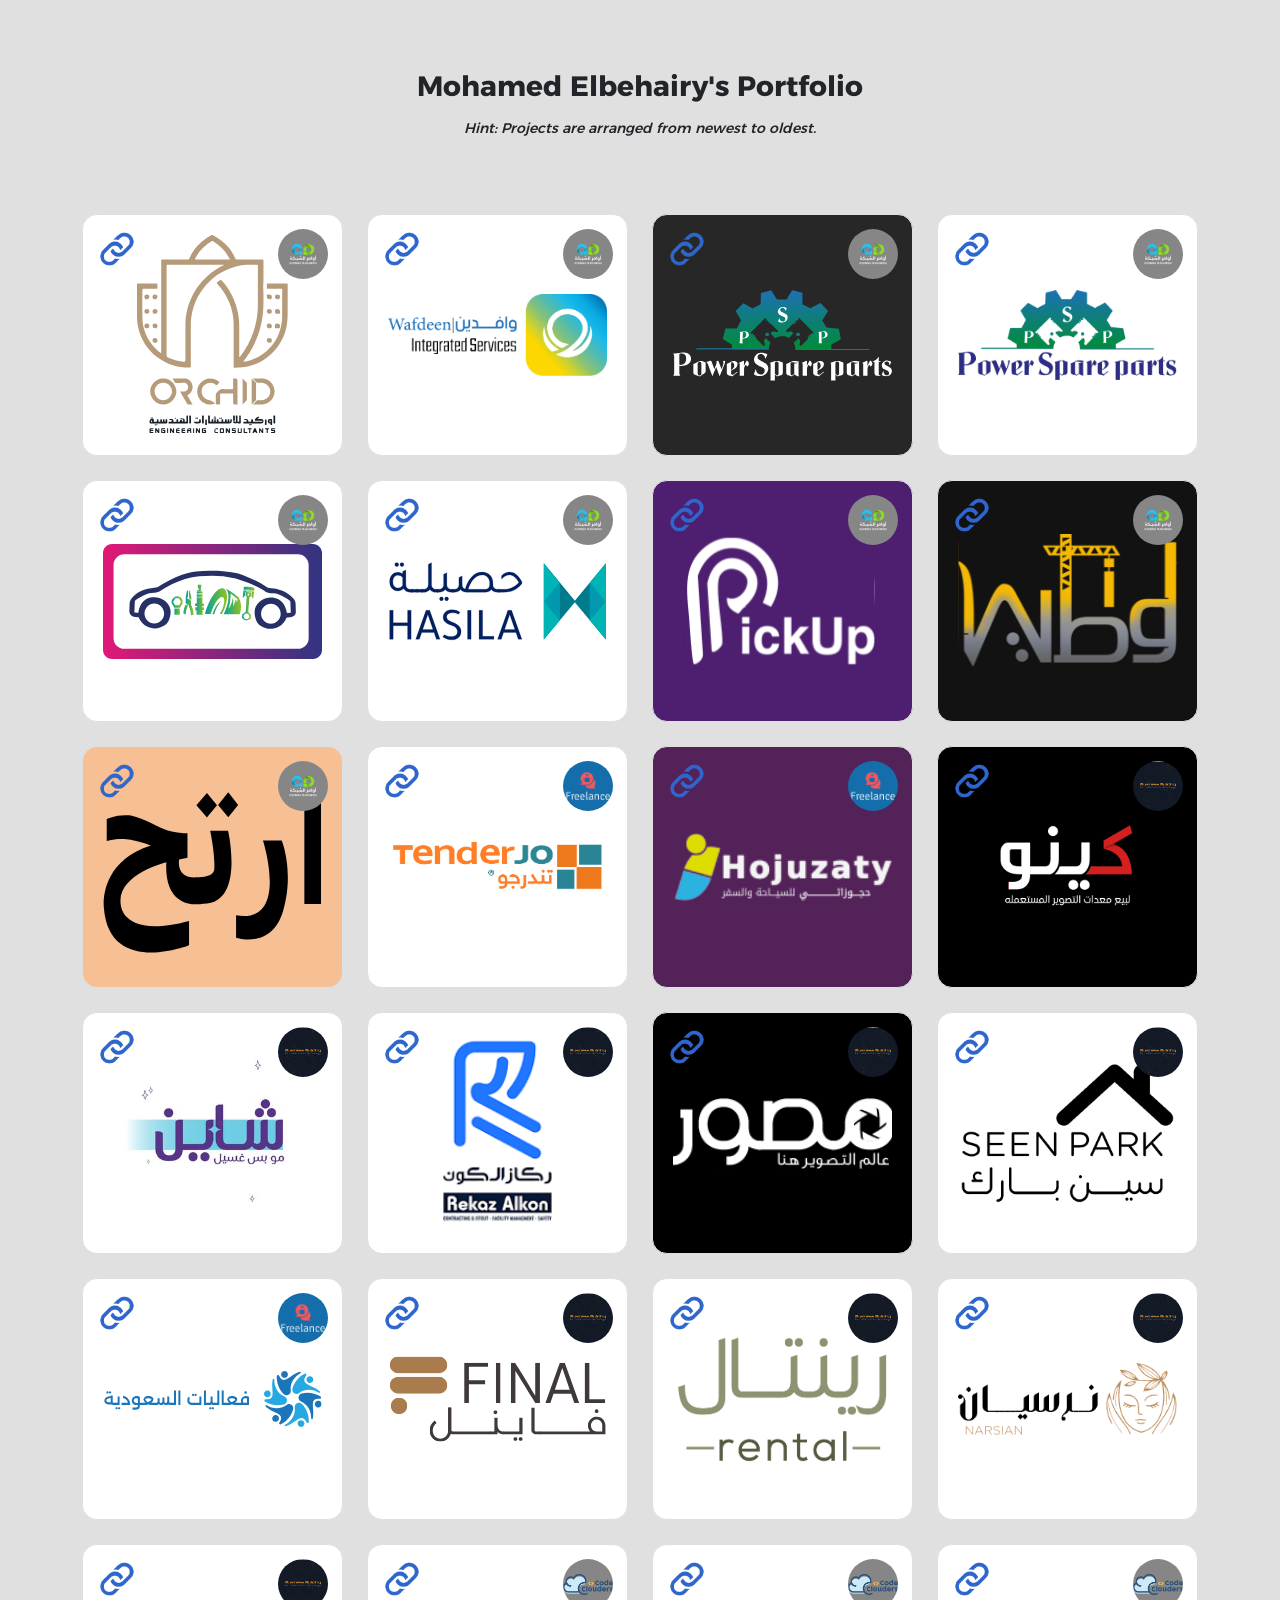
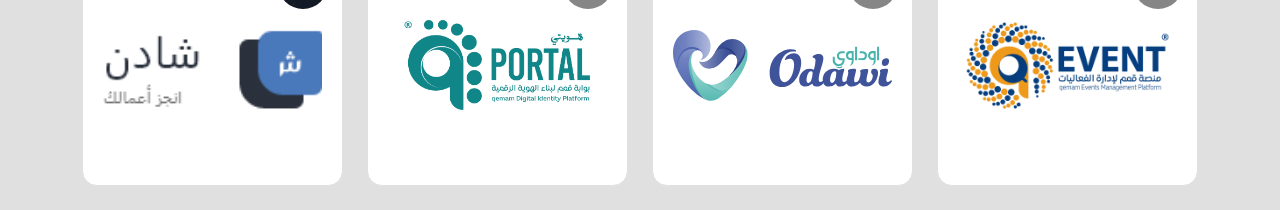
==== index.html @ 0d019fc3 "first commit" ====
<!DOCTYPE html>
<html lang="en">

<head>
  <meta charset="UTF-8">
  <meta name="viewport" content="width=device-width, initial-scale=1.0">
  <link rel="icon" type="image/x-icon" href="assets/images/favicon.svg">
  <link rel="stylesheet" href="https://cdnjs.cloudflare.com/ajax/libs/font-awesome/6.4.2/css/all.min.css"
    integrity="sha512-z3gLpd7yknf1YoNbCzqRKc4qyor8gaKU1qmn+CShxbuBusANI9QpRohGBreCFkKxLhei6S9CQXFEbbKuqLg0DA=="
    crossorigin="anonymous" referrerpolicy="no-referrer" />
  <link rel="stylesheet" href="assets/bootstrap/bootstrap.css">
  <link rel="stylesheet" href="assets/css/nice-select.css">
  <link rel="stylesheet" href="assets/css/select2.css">
  <link rel="stylesheet" href="assets/css/owl.carousel.css">
  <link rel="stylesheet" href="assets/css/fancybox.css">
  <link rel="stylesheet" href="assets/css/owl.theme.default.css">
  <link rel="stylesheet" href="assets/css/style.css">
  <title>Mohamed Elbehairy's Portfolio</title>
  <style>
    .outer-ticket{
      background-color: #F9F9F9;
      padding: 40px;
    }
    .inner-ticket{
      border-radius: 5px;
      height: 300px;
      overflow: hidden;
      background-color: #FFFFFF;
    }
    .ticket-cover{
      border: 1px solid #D0D0D0;
      display: flex;
      align-items: stretch;
      height: 100%;
      width: 100%;
      border-radius: 5px;
    }
    .left-side{
      width: 70%;
      border-right: 2px dashed #D0D0D0;
    }
    .right-side{
      width: 30%;
    }
    .circle-div{
      position: absolute;
      left: -25px;
      border: 1px solid #D0D0D0;
      background-color: #F9F9F9;
      z-index: 999999;
      height: 50px;
      width: 50px;
      border-radius: 50%;
    }
    .ceil-circle{
      top: -25px;
    }
    .floor-circle{
      bottom: -25px;
    }
  </style>
</head>

<body>
  <section>
    <div class="container">
      <h4 class="text-center font-3xl fw-bold mb-3">Mohamed Elbehairy's Portfolio</h4>
      <h6 class="text-center font-sm fst-italic">Hint: Projects are arranged from newest to oldest.</h6>
    </div>
  </section>

  <section class="projects">
    <div class="container">
      <div class="row" id="projects-container">
        
      </div>
    </div>
  </section>


  <script src="assets/js/jquery.js"></script>
  <script src="assets/bootstrap/bootstrap.js"></script>
  <script src="assets/js/jquery.nice-select.min.js"></script>
  <script src="assets/js/select2.js"></script>
  <script src="assets/js/fancybox.js"></script>
  <script src="assets/js/owl.carousel.js"></script>
  <script src="assets/js/main.js"></script>
</body>

</html>
---- assets/css/style.css ----
@import url("https://fonts.googleapis.com/css2?family=Alexandria:wght@100;200;300;400;500;600;700;800;900&display=swap");
* {
  padding: 0;
  margin: 0;
  box-sizing: border-box;
  font-size: 16px;
  font-family: "Alexandria", sans-serif;
}

.overlay-background {
  background-blend-mode: overlay;
  background-repeat: no-repeat;
  background-size: cover;
  background-position: center center;
}

.navbar-toggler {
  border: 1px solid #FFF;
}
.navbar-toggler:focus {
  box-shadow: unset !important;
}

.otp-item:focus-visible {
  outline: #000;
}

.bt-none {
  border-top: none !important;
}

.bb-none {
  border-bottom: none !important;
}

input[type=radio] {
  accent-color: #333333;
}

input[type=checkbox] {
  accent-color: #333333;
}

.navbar-toggler-icon {
  background-image: url("data:image/svg+xml,%3csvg xmlns='http://www.w3.org/2000/svg' viewBox='0 0 30 30'%3e%3cpath stroke='rgba%280, 0, 0, 0.55%29' stroke-linecap='round' stroke-miterlimit='10' stroke-width='2' d='M4 7h22M4 15h22M4 23h22'/%3e%3c/svg%3e");
  filter: invert(1);
}

video[poster] {
  cursor: pointer;
}

[lang=ar] * {
  direction: rtl;
}
[lang=ar] input[type=email] {
  direction: rtl;
}

a {
  text-decoration: none;
}

.text-primary {
  color: #333333 !important;
}

.text-light-primary {
  color: #E58411 !important;
}

.text-secondary {
  color: #FFFFFF !important;
}

.text-acent {
  color: #F8F8F8 !important;
}

.text-default {
  color: #A5A5A5 !important;
}

.bg-primary {
  background-color: #333333 !important;
}

.bg-light-primary {
  background-color: #E58411 !important;
}

.bg-secondary {
  background-color: #FFFFFF !important;
}

.bg-acent {
  background-color: #F8F8F8 !important;
}

.bg-default {
  background-color: #A5A5A5 !important;
}

.font-xxs {
  font-size: 10px;
}

.font-xs {
  font-size: 12px;
}

.font-sm {
  font-size: 14px;
}

.font-normal, p {
  font-size: 16px;
}

.font-regular {
  font-size: 18px;
}

.font-lg {
  font-size: 20px;
}

.font-xl {
  font-size: 22px;
}

.font-xxl, .main-title {
  font-size: 24px;
}

.font-3xl {
  font-size: 28px;
}

.font-4xl {
  font-size: 32px;
}

.font-extra {
  font-size: 36px;
}

.fw-xxs {
  font-weight: 100;
}

.fw-xs {
  font-weight: 200;
}

.fw-sm {
  font-weight: 300;
}

.fw-normal, p {
  font-weight: 400;
}

.fw-regular {
  font-weight: 500;
}

.fw-lg, .main-title {
  font-weight: 600;
}

.fw-xl {
  font-weight: 700;
}

.fw-xxl {
  font-weight: 800;
}

.fw-extra {
  font-weight: 900;
}

.of-contain {
  -o-object-fit: contain;
     object-fit: contain;
}

.of-cover {
  -o-object-fit: cover;
     object-fit: cover;
}

.border-radius-5 {
  border-radius: 5px !important;
}

.border-radius-10 {
  border-radius: 10px !important;
}

.border-radius-15 {
  border-radius: 15px !important;
}

.border-radius-50 {
  border-radius: 50px !important;
}

.modal-dialog-md {
  max-width: 580px;
}

.nice-select {
  display: flex;
  align-items: center;
  padding-right: 18px;
  padding-left: 30px;
}
.nice-select:after {
  left: 12px;
  right: unset;
}
.nice-select ul.list {
  min-width: 100%;
}
.nice-select ul.list li {
  text-align: right;
  padding-right: 10px;
  padding-left: 18px;
  font-size: 14px;
}
.nice-select ul.list li:hover {
  background-color: #D0D0D0 !important;
  color: #333333;
}
.nice-select ul.list .selected {
  background-color: #D0D0D0 !important;
  color: #333333;
}
.nice-select span.current {
  color: #adadad;
}

[lang=en] ul.list li {
  text-align: left;
  padding-left: 10px;
  padding-right: 18px;
}

.border-none {
  border: none !important;
}

.nice-w-100 {
  width: 100%;
  display: flex;
  align-items: center;
}

.order-0 {
  order: 0;
}

.order-1 {
  order: 1;
}

.order-2 {
  order: 2;
}

.order-3 {
  order: 3;
}

.order-4 {
  order: 4;
}

.order-5 {
  order: 5;
}

.order-6 {
  order: 6;
}

.order-7 {
  order: 7;
}

.order-8 {
  order: 8;
}

.order-9 {
  order: 9;
}

.order-10 {
  order: 10;
}

.padding-10 {
  padding: 10px 0px;
}

.padding-20 {
  padding: 20px 0px;
}

.padding-30 {
  padding: 30px 0px;
}

.padding-40 {
  padding: 40px 0px;
}

.padding-50 {
  padding: 50px 0px;
}

.padding-60 {
  padding: 60px 0px;
}

.padding-70 {
  padding: 70px 0px;
}

.padding-80 {
  padding: 80px 0px;
}

.padding-90 {
  padding: 90px 0px;
}

.padding-100 {
  padding: 100px 0px;
}

.max-w-100 {
  max-width: 100%;
}

input {
  height: 50px;
  border-radius: 12px !important;
  overflow: visible;
}
input::-moz-placeholder {
  color: #adadad !important;
  font-size: 14px;
}
input::placeholder {
  color: #adadad !important;
  font-size: 14px;
}

select {
  height: 50px;
  border-radius: 12px !important;
  color: #adadad !important;
  font-size: 14px;
}

textarea {
  border-radius: 12px !important;
}
textarea::-moz-placeholder {
  color: #adadad !important;
  font-size: 14px;
}
textarea::placeholder {
  color: #adadad !important;
  font-size: 14px;
}
textarea option {
  color: #FFFFFF;
}

p {
  line-height: 1.9;
}

.form-control:focus {
  box-shadow: unset !important;
  border-color: #333333;
}

.form-group {
  margin-bottom: 10px;
}

section {
  padding: 70px 0px;
}

.main-title {
  color: #333333;
  line-height: 2;
}
.main-title::after {
  content: "";
  display: block;
  width: 25px;
  height: 2px;
  background: #E58411;
}

@media (max-width: 550px) {
  .font-xxs {
    font-size: 6px;
  }
  .font-xs {
    font-size: 8px;
  }
  .font-sm {
    font-size: 12px;
  }
  .font-normal, p {
    font-size: 12px;
  }
  .font-regular {
    font-size: 14px;
  }
  .font-lg {
    font-size: 16px;
  }
  .font-xl {
    font-size: 18px;
  }
  .font-xxl, .main-title {
    font-size: 20px;
  }
  .font-3xl {
    font-size: 22px;
  }
  .font-4xl {
    font-size: 24px;
  }
  .font-extra {
    font-size: 26px;
  }
  .mt-3-sm {
    margin-top: 1rem;
  }
  .mb-3-sm {
    margin-bottom: 1rem;
  }
  .mb-4-sm {
    margin-bottom: 1.5rem;
  }
  .mb-0-sm {
    margin-bottom: 0 !important;
  }
  .mb-1-sm {
    margin-bottom: 0.5rem !important;
  }
  .mb-2-sm {
    margin-bottom: 0.75rem !important;
  }
  .mb-3-sm {
    margin-bottom: 1rem !important;
  }
  .mb-4-sm {
    margin-bottom: 1.5rem !important;
  }
  .mb-5-sm {
    margin-bottom: 3rem !important;
  }
  .justify-content-between-sm {
    justify-content: space-between !important;
  }
  .justify-content-around-sm {
    justify-content: space-around !important;
  }
  .align-items-center-sm {
    align-items: center;
  }
  .py-4-sm {
    padding-top: 25px;
    padding-bottom: 25px;
  }
  .text-center-sm {
    text-align: center;
  }
  .order-0-sm {
    order: 0;
  }
  .order-1-sm {
    order: 1;
  }
  .order-2-sm {
    order: 2;
  }
  .order-3-sm {
    order: 3;
  }
  .order-4-sm {
    order: 4;
  }
  .order-5-sm {
    order: 5;
  }
  .order-6-sm {
    order: 6;
  }
  .order-7-sm {
    order: 7;
  }
  .order-8-sm {
    order: 8;
  }
  .order-9-sm {
    order: 9;
  }
  .order-sm-10 {
    order: 10;
  }
}
.border-top-none {
  border-top: none !important;
}

::-webkit-scrollbar {
  height: 8px;
  width: 10px;
}

/* Track */
::-webkit-scrollbar-track {
  background-color: transparent;
}

/* Handle */
::-webkit-scrollbar-thumb {
  background: #E6E6E6;
  border-radius: 15px;
}

/* Handle on hover */
::-webkit-scrollbar-thumb:hover {
  background: #d2d2d2;
}

body {
  background-color: #E0E0E0;
}

.projects {
  padding: 0px;
}
.projects .project-card {
  position: relative;
  border: 1px solid #E0E0E0;
  border-radius: 15px;
  overflow: hidden;
  transition: all 0.3s;
  padding: 20px;
  background-color: #FFF;
}
.projects .project-card .project-image {
  background-position: center center;
  background-repeat: no-repeat;
  background-size: contain;
  height: 200px;
  transition: all 0.3s;
}
.projects .project-card:hover .project-image {
  transform: scale(1.2);
  transition: all 0.3s;
}
.projects .company {
  position: absolute;
  display: block;
  top: 15px;
  right: 15px;
}
.projects .company .company-logo {
  height: 50px;
  width: 50px;
  -o-object-fit: contain;
     object-fit: contain;
  background-color: #868686;
  overflow: hidden;
  background-repeat: no-repeat;
  background-size: contain;
  background-position: center center;
  border-radius: 50%;
}
.projects .project-link {
  position: absolute;
  display: block;
  top: 15px;
  left: 15px;
}
.projects .project-link .link-icon {
  height: 40px;
  width: 40px;
  background-size: contain;
  background-repeat: no-repeat;
  background-position: center center;
  background-image: url(../images/link.png);
}/*# sourceMappingURL=style.css.map */
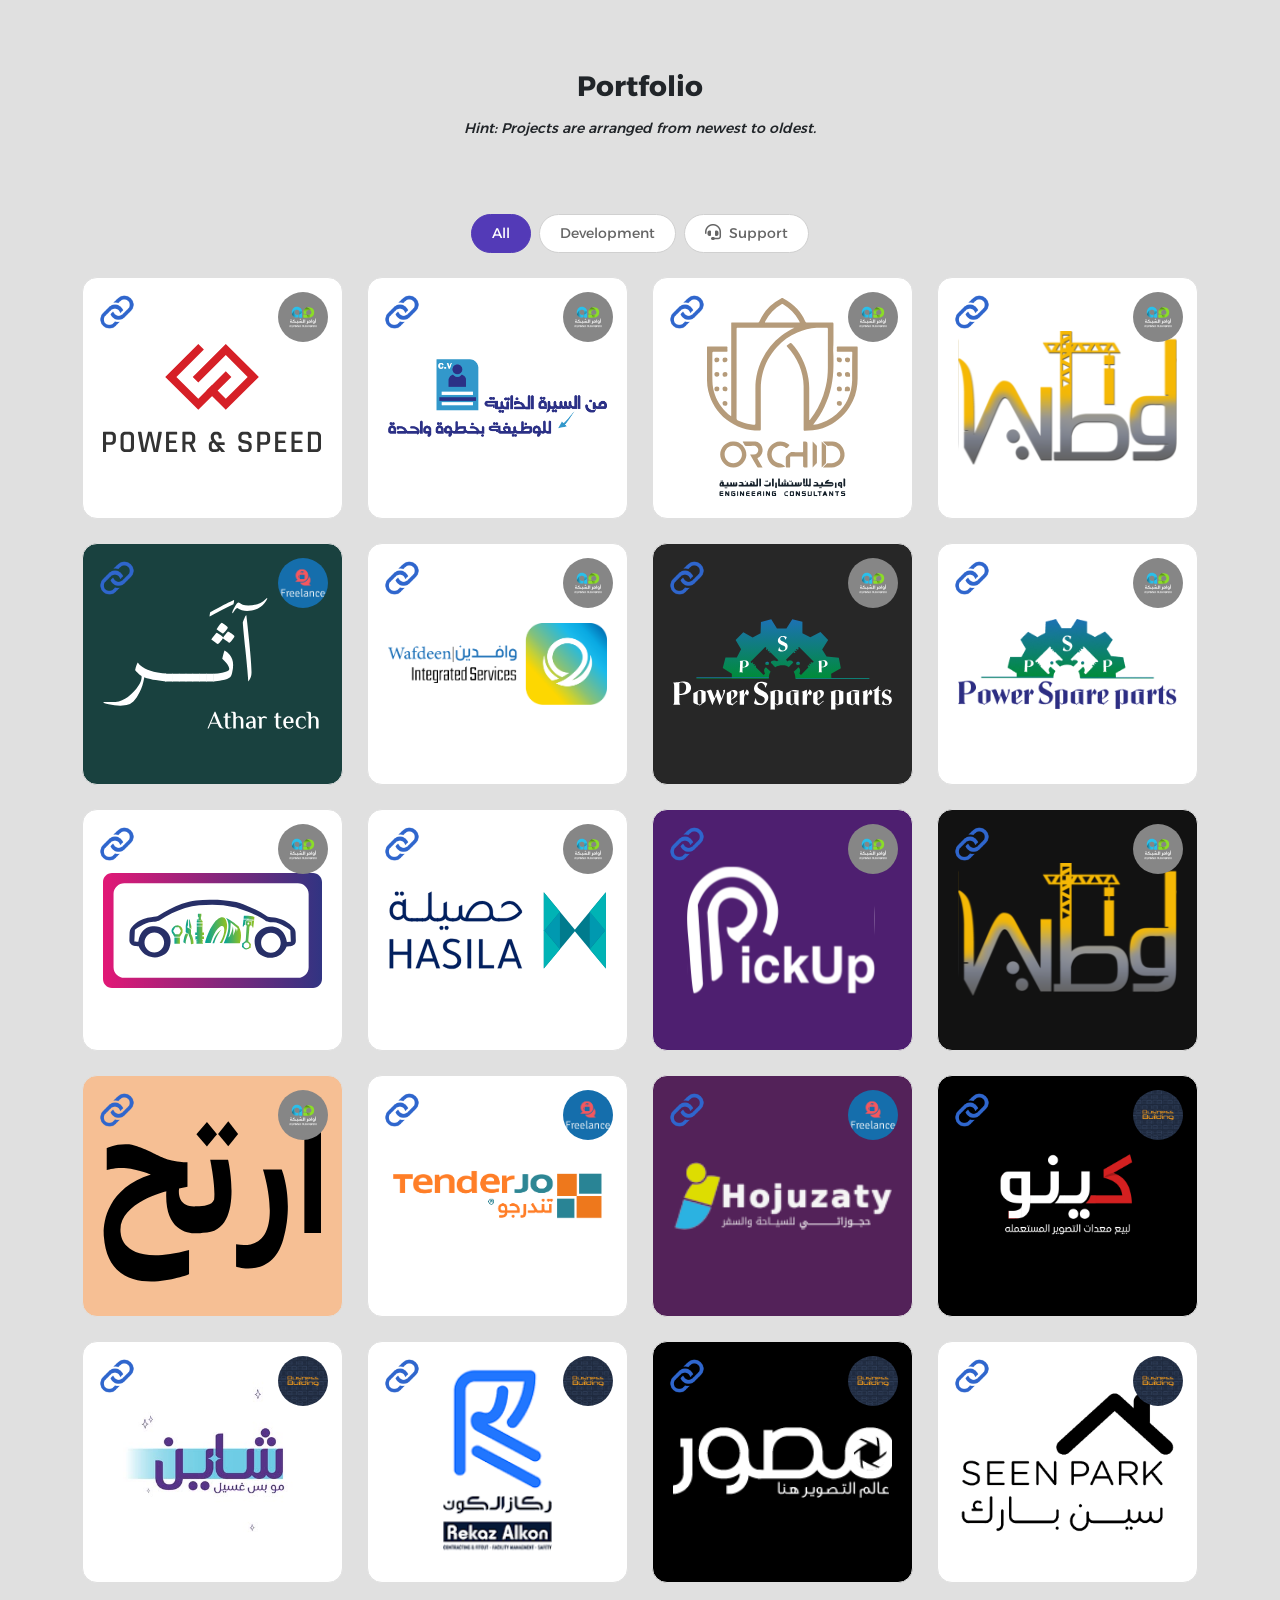
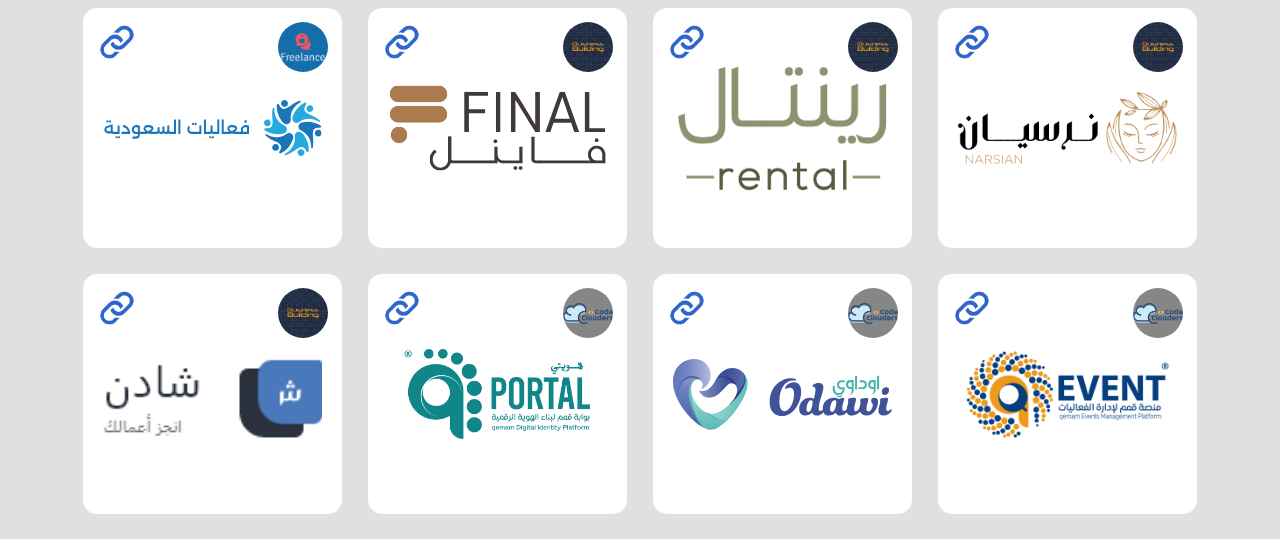
==== commit 2e985f89: "16/4/2026" ====
--- a/index.html
+++ b/index.html
@@ -39,8 +39,15 @@
       width: 70%;
       border-right: 2px dashed #D0D0D0;
     }
+    p{
+      margin-bottom: 0px;
+    }
     .right-side{
       width: 30%;
+    }
+    #modal-project-image{
+      height: 200px;
+      object-fit: contain;
     }
     .circle-div{
       position: absolute;
@@ -64,15 +71,48 @@
 <body>
   <section>
     <div class="container">
-      <h4 class="text-center font-3xl fw-bold mb-3">Mohamed Elbehairy's Portfolio</h4>
+      <h4 class="text-center font-3xl fw-bold mb-3">Portfolio</h4>
       <h6 class="text-center font-sm fst-italic">Hint: Projects are arranged from newest to oldest.</h6>
     </div>
   </section>
 
   <section class="projects">
     <div class="container">
+      <div class="pf-tabs-wrapper mb-4">
+        <ul class="nav nav-pills justify-content-center gap-2" id="portfolio-tabs">
+          <li class="nav-item">
+            <button class="nav-link active pf-pill" data-cat="all">All</button>
+          </li>
+          <li class="nav-item">
+            <button class="nav-link pf-pill" data-cat="development">Development</button>
+          </li>
+          <li class="nav-item">
+            <button class="nav-link pf-pill" data-cat="support">
+              <i class="fa-solid fa-headset me-1"></i> Support
+            </button>
+          </li>
+        </ul>
+      </div>
       <div class="row" id="projects-container">
         
+      </div>
+    </div>
+    <div class="modal fade" id="projectModal" tabindex="-1" aria-labelledby="projectModalLabel" aria-hidden="true">
+      <div class="modal-dialog modal-lg modal-dialog-centered modal-dialog-scrollable">
+        <div class="modal-content">
+          <div class="modal-header">
+            <h5 class="modal-title" id="projectModalLabel"></h5>
+            <button type="button" class="btn-close" data-bs-dismiss="modal" aria-label="Close"></button>
+          </div>
+          <div class="modal-body">
+            <div class="d-flex align-items-center justify-content-center py-5" id="image-bg">
+              <img id="modal-project-image" src="" alt="Project Image" class="img-fluid mb-3">
+            </div>
+            <p class="mb-2"><strong class="text-primary">Date:</strong> <span class="fw-normal ms-1" id="modal-project-date"></span></p>
+            <p class="mb-2"><strong class="text-primary">Brief:</strong> <span class="fw-normal ms-1" id="modal-project-description"></span></p>
+            <p class="mb-2"><strong class="text-primary">Tools:</strong> <span class="fw-normal ms-1" id="modal-project-tools"></span></p>
+          </div>
+        </div>
       </div>
     </div>
   </section>
--- a/assets/css/style.css
+++ b/assets/css/style.css
@@ -605,4 +605,73 @@
   background-repeat: no-repeat;
   background-position: center center;
   background-image: url(../images/link.png);
+}
+
+.pf-pill {
+  border-radius: 999px !important;
+  border: 1px solid #D0D0D0;
+  background: #fff;
+  color: #666;
+  font-size: 14px;
+  padding: 8px 20px;
+  transition: all 0.2s;
+}
+.pf-pill.active, .pf-pill:hover {
+  background: #533AB7 !important;
+  border-color: #533AB7 !important;
+  color: #fff !important;
+}
+
+.projects .project-card {
+  cursor: pointer;
+}
+.projects .project-card:hover {
+  border-color: #B0B0B0;
+  transform: translateY(-3px);
+  box-shadow: 0 4px 16px rgba(0, 0, 0, 0.06);
+}
+.projects .project-card .project-badge {
+  position: absolute;
+  top: 10px;
+  right: 50px;
+  font-size: 11px;
+  padding: 3px 10px;
+  border-radius: 999px;
+  font-weight: 600;
+}
+.projects .project-card .project-badge.badge-support {
+  background: #E1F5EE;
+  color: #085041;
+}
+.projects .project-card .project-badge.badge-dev {
+  background: #EEEDFE;
+  color: #3C3489;
+}
+.projects .project-card .project-badge.badge-design {
+  background: #FAEEDA;
+  color: #633806;
+}
+.projects .project-card .project-footer {
+  display: flex;
+  align-items: center;
+  justify-content: space-between;
+  margin-top: 12px;
+  padding-top: 12px;
+  border-top: 1px solid #F0F0F0;
+}
+.projects .project-card .project-footer .project-date {
+  font-size: 12px;
+  color: #999;
+}
+.projects .project-card .project-footer .project-tools {
+  display: flex;
+  gap: 4px;
+  flex-wrap: wrap;
+}
+.projects .project-card .project-footer .project-tools .tool-tag {
+  font-size: 11px;
+  padding: 2px 8px;
+  background: #F4F4F4;
+  border-radius: 4px;
+  color: #666;
 }/*# sourceMappingURL=style.css.map */
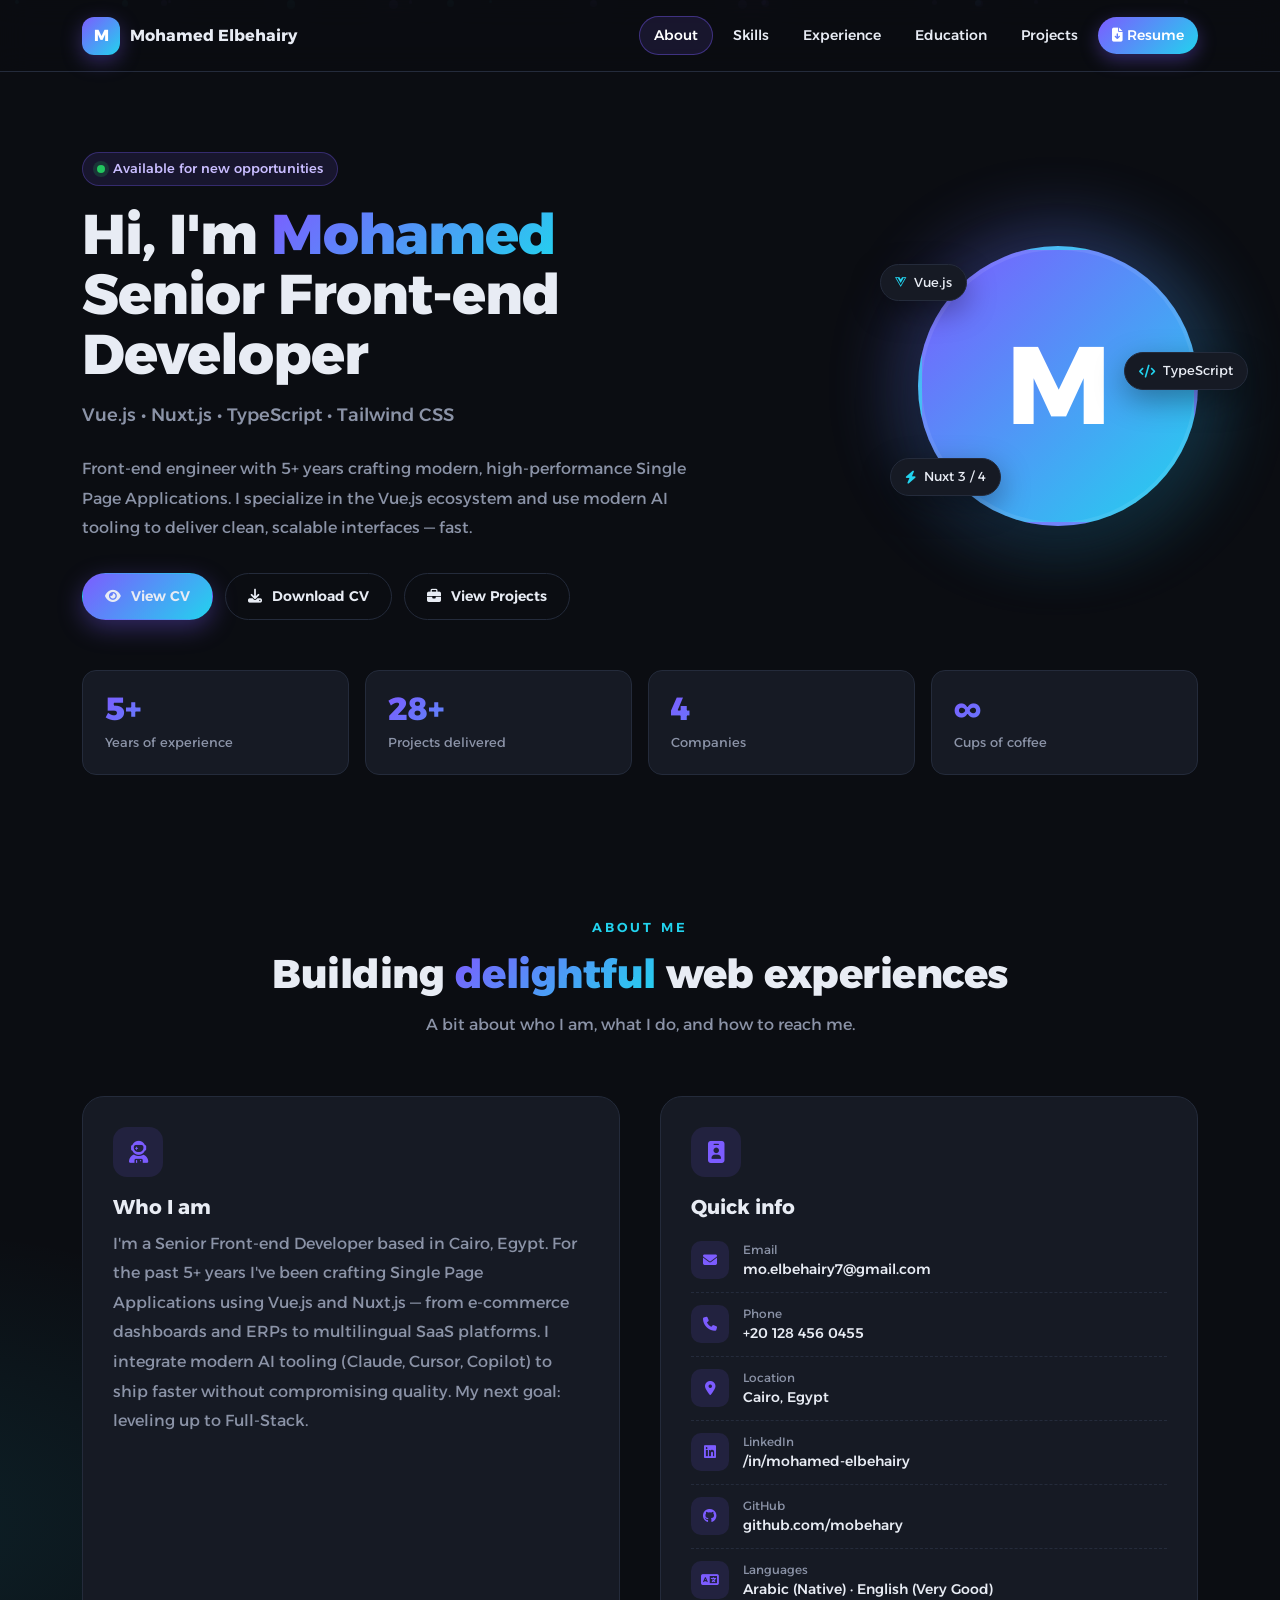
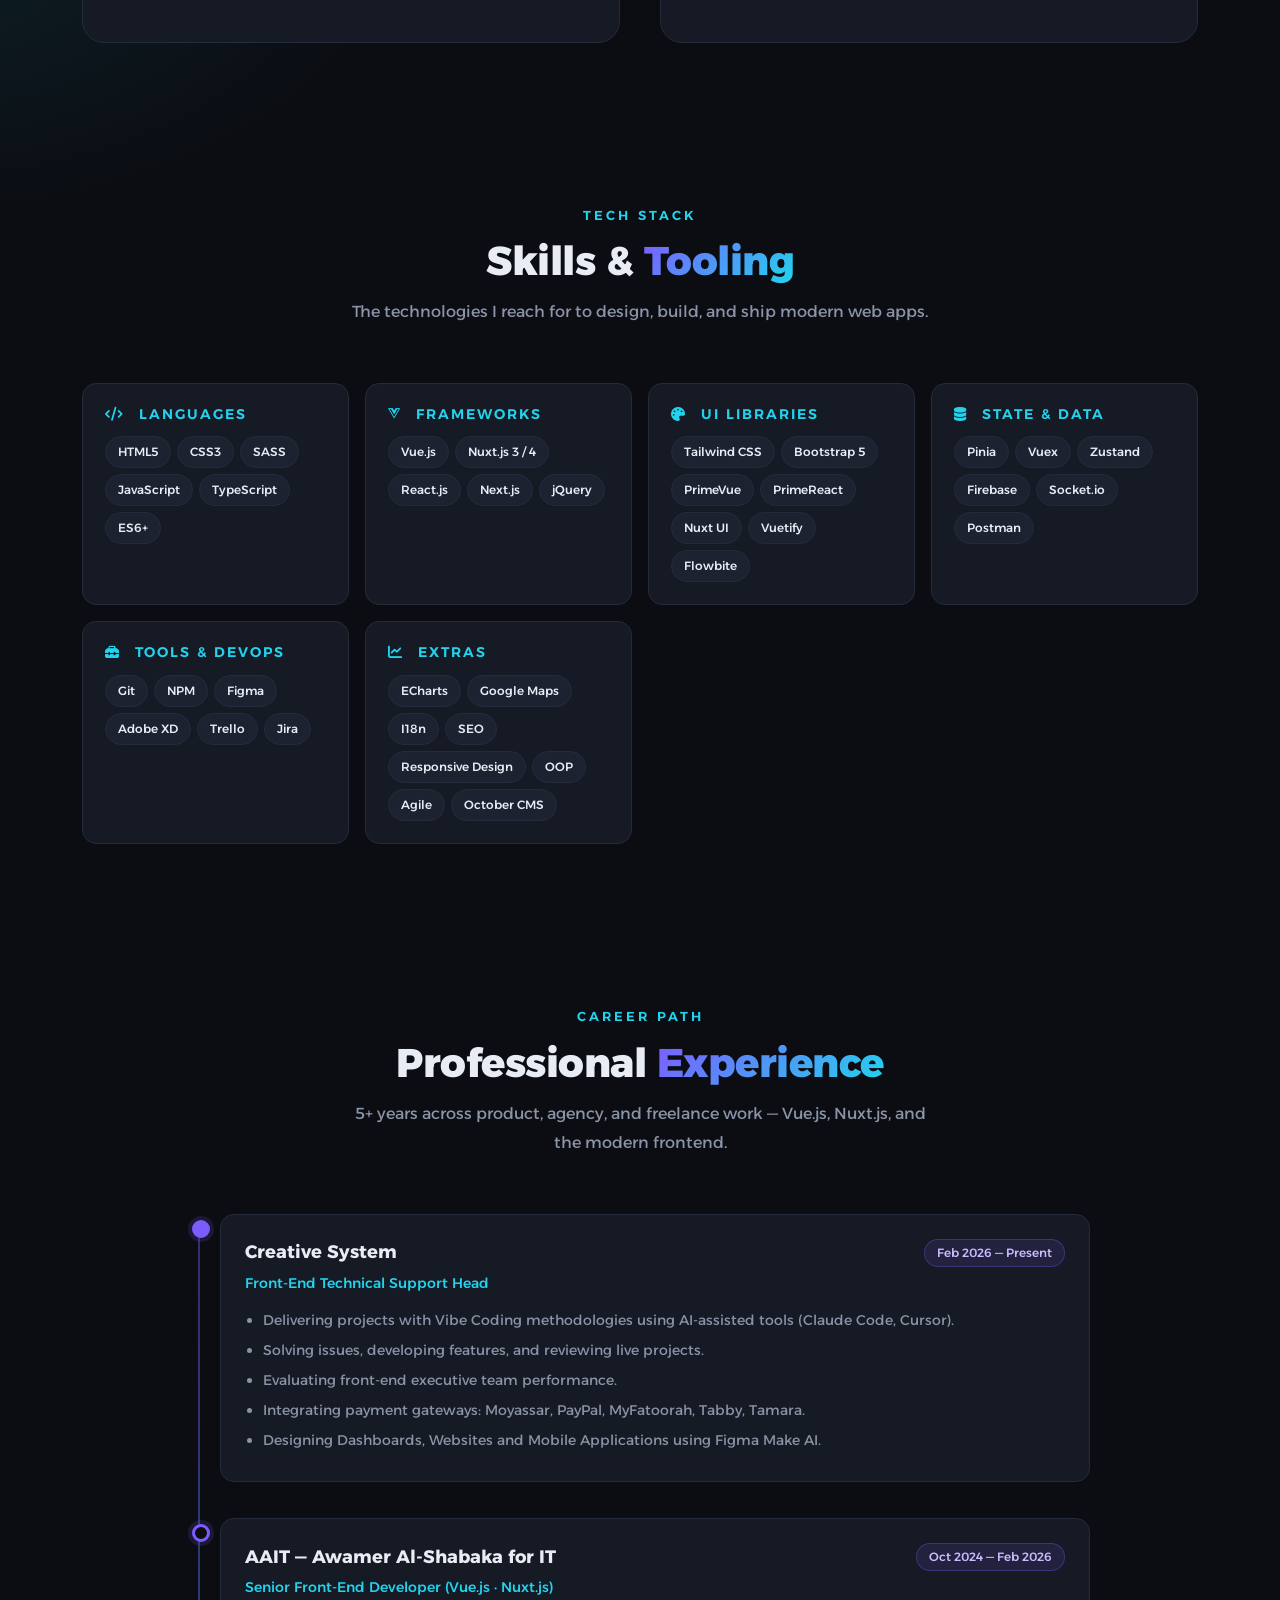
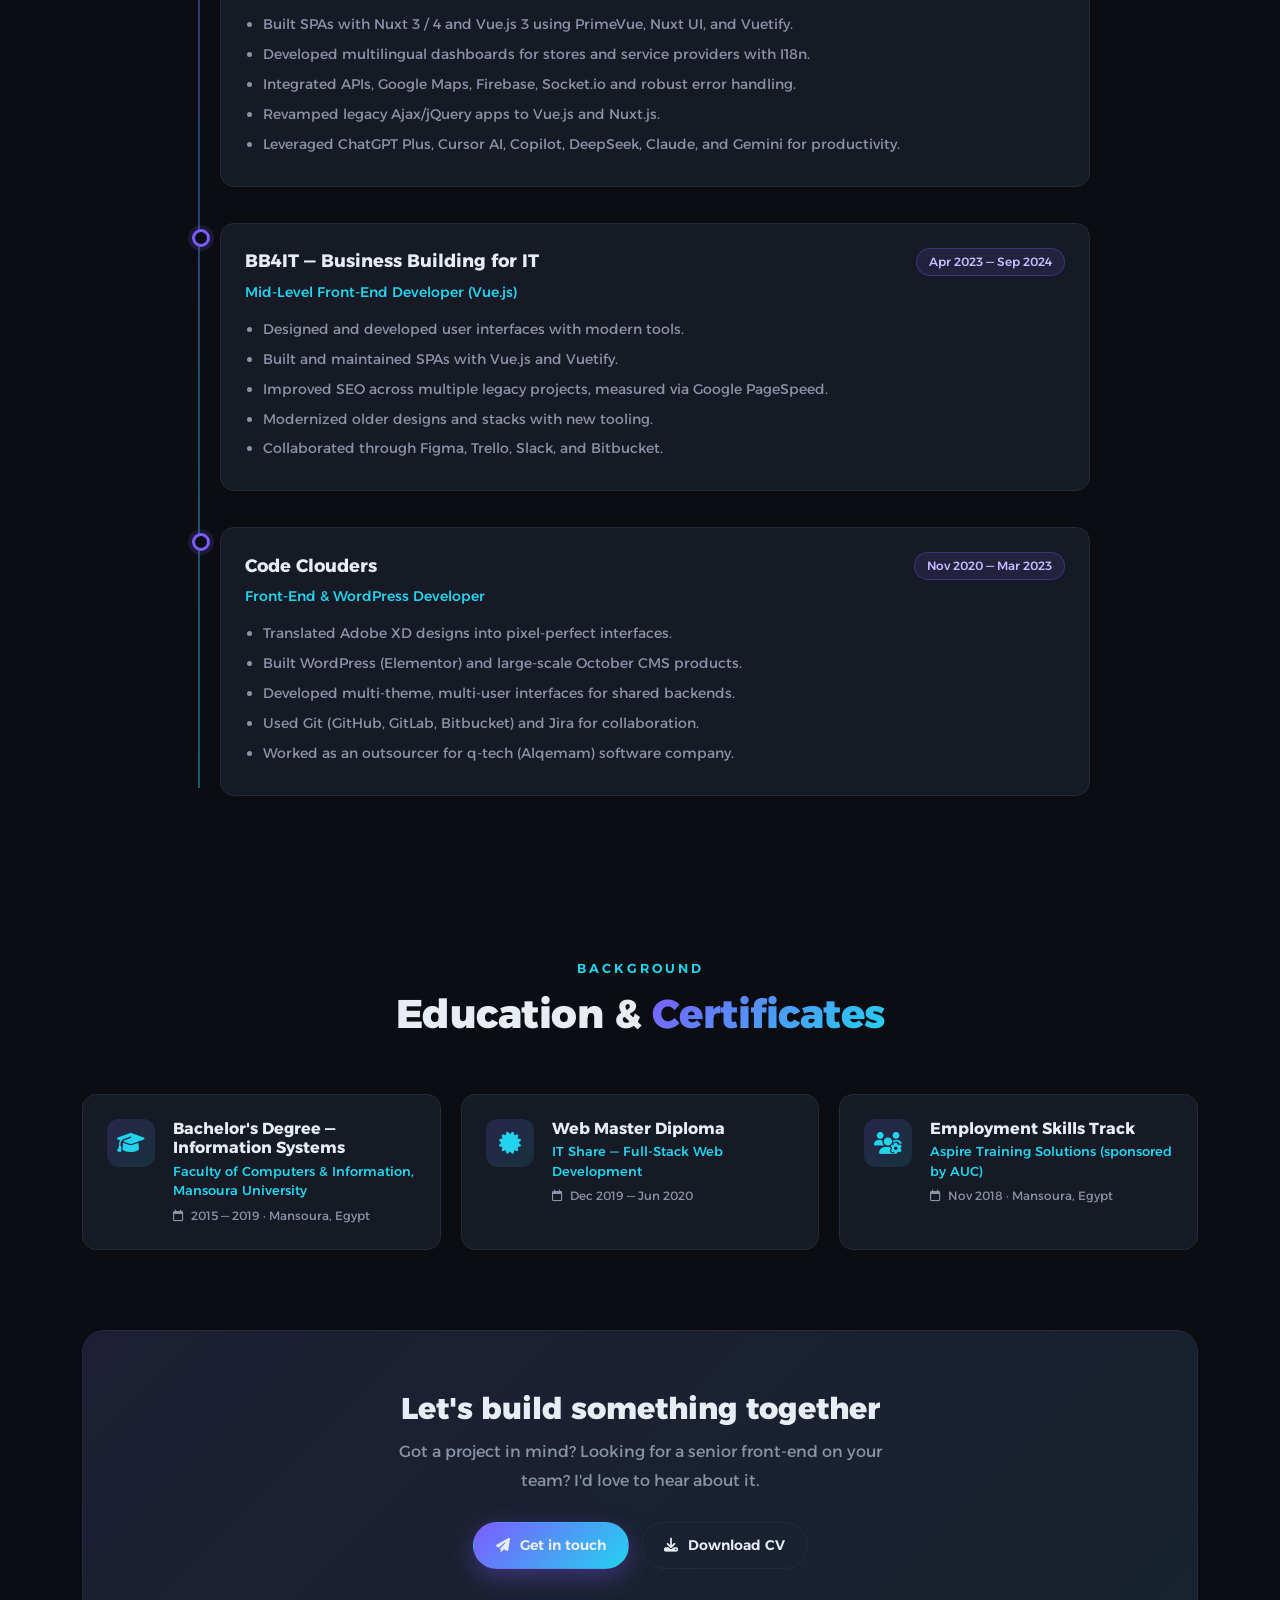
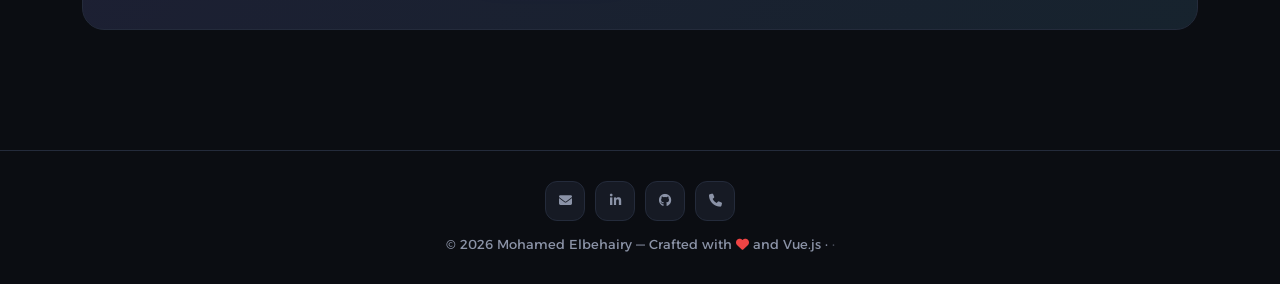
==== commit 619c5ced: "23/6/2026" ====
--- a/index.html
+++ b/index.html
@@ -4,127 +4,405 @@
 <head>
   <meta charset="UTF-8">
   <meta name="viewport" content="width=device-width, initial-scale=1.0">
+  <meta name="description" content="Mohamed Elbehairy — Senior Front-end Developer (Vue.js | Nuxt.js). 5+ years building modern, performant web applications.">
+  <meta name="author" content="Mohamed Elbehairy">
   <link rel="icon" type="image/x-icon" href="assets/images/favicon.svg">
-  <link rel="stylesheet" href="https://cdnjs.cloudflare.com/ajax/libs/font-awesome/6.4.2/css/all.min.css"
-    integrity="sha512-z3gLpd7yknf1YoNbCzqRKc4qyor8gaKU1qmn+CShxbuBusANI9QpRohGBreCFkKxLhei6S9CQXFEbbKuqLg0DA=="
-    crossorigin="anonymous" referrerpolicy="no-referrer" />
+  <link rel="stylesheet" href="assets/fontawesome/css/all.min.css">
   <link rel="stylesheet" href="assets/bootstrap/bootstrap.css">
-  <link rel="stylesheet" href="assets/css/nice-select.css">
-  <link rel="stylesheet" href="assets/css/select2.css">
-  <link rel="stylesheet" href="assets/css/owl.carousel.css">
-  <link rel="stylesheet" href="assets/css/fancybox.css">
-  <link rel="stylesheet" href="assets/css/owl.theme.default.css">
   <link rel="stylesheet" href="assets/css/style.css">
-  <title>Mohamed Elbehairy's Portfolio</title>
-  <style>
-    .outer-ticket{
-      background-color: #F9F9F9;
-      padding: 40px;
-    }
-    .inner-ticket{
-      border-radius: 5px;
-      height: 300px;
-      overflow: hidden;
-      background-color: #FFFFFF;
-    }
-    .ticket-cover{
-      border: 1px solid #D0D0D0;
-      display: flex;
-      align-items: stretch;
-      height: 100%;
-      width: 100%;
-      border-radius: 5px;
-    }
-    .left-side{
-      width: 70%;
-      border-right: 2px dashed #D0D0D0;
-    }
-    p{
-      margin-bottom: 0px;
-    }
-    .right-side{
-      width: 30%;
-    }
-    #modal-project-image{
-      height: 200px;
-      object-fit: contain;
-    }
-    .circle-div{
-      position: absolute;
-      left: -25px;
-      border: 1px solid #D0D0D0;
-      background-color: #F9F9F9;
-      z-index: 999999;
-      height: 50px;
-      width: 50px;
-      border-radius: 50%;
-    }
-    .ceil-circle{
-      top: -25px;
-    }
-    .floor-circle{
-      bottom: -25px;
-    }
-  </style>
+  <link rel="stylesheet" href="assets/css/portfolio.css">
+  <title>Mohamed Elbehairy — Senior Front-end Developer</title>
 </head>
 
-<body>
-  <section>
+<body class="pf-body">
+
+  <!-- Background particles -->
+  <div class="pf-bg-shapes" id="bgShapes"></div>
+
+  <!-- Navigation -->
+  <header class="pf-nav">
     <div class="container">
-      <h4 class="text-center font-3xl fw-bold mb-3">Portfolio</h4>
-      <h6 class="text-center font-sm fst-italic">Hint: Projects are arranged from newest to oldest.</h6>
+      <nav class="pf-nav-inner">
+        <a href="index.html" class="pf-brand">
+          <span class="pf-logo">M</span>
+          <span>Mohamed Elbehairy</span>
+        </a>
+        <ul class="pf-nav-links" id="navLinks">
+          <li><a href="#about" class="active">About</a></li>
+          <li><a href="#skills">Skills</a></li>
+          <li><a href="#experience">Experience</a></li>
+          <li><a href="#education">Education</a></li>
+          <li><a href="projects.html">Projects</a></li>
+          <li><a href="assets/cv.pdf" target="_blank" class="pf-nav-cta"><i class="fa-solid fa-file-arrow-down"></i> Resume</a></li>
+        </ul>
+        <button class="pf-burger" id="burgerBtn" aria-label="Toggle menu">
+          <i class="fa-solid fa-bars"></i>
+        </button>
+      </nav>
     </div>
-  </section>
-
-  <section class="projects">
+  </header>
+
+  <main>
+
+    <!-- HERO -->
+    <section class="pf-hero" id="about">
+      <div class="container">
+        <div class="pf-hero-grid">
+          <div class="pf-hero-text pf-reveal">
+            <span class="pf-eyebrow"><span class="pf-dot"></span> Available for new opportunities</span>
+            <h1>Hi, I'm <span class="pf-grad-text">Mohamed</span><br>Senior Front-end Developer</h1>
+            <p class="pf-role">Vue.js • Nuxt.js • TypeScript • Tailwind CSS</p>
+            <p class="pf-bio">
+              Front-end engineer with 5+ years crafting modern, high-performance Single Page Applications.
+              I specialize in the Vue.js ecosystem and use modern AI tooling to deliver clean, scalable interfaces — fast.
+            </p>
+            <div class="pf-hero-actions">
+              <a href="assets/cv.pdf" target="_blank" rel="noopener" class="pf-btn pf-btn-primary">
+                <i class="fa-solid fa-eye"></i> View CV
+              </a>
+              <a href="assets/cv.pdf" download="Mohamed-Elbehairy-CV.pdf" class="pf-btn pf-btn-ghost">
+                <i class="fa-solid fa-download"></i> Download CV
+              </a>
+              <a href="projects.html" class="pf-btn pf-btn-ghost">
+                <i class="fa-solid fa-briefcase"></i> View Projects
+              </a>
+            </div>
+          </div>
+
+          <div class="pf-avatar-wrap pf-reveal">
+            <div class="pf-avatar">M</div>
+            <span class="pf-avatar-chip chip-1"><i class="fa-brands fa-vuejs"></i> Vue.js</span>
+            <span class="pf-avatar-chip chip-2"><i class="fa-solid fa-bolt"></i> Nuxt 3 / 4</span>
+            <span class="pf-avatar-chip chip-3"><i class="fa-solid fa-code"></i> TypeScript</span>
+          </div>
+        </div>
+
+        <!-- Stats -->
+        <div class="pf-stats pf-reveal">
+          <div class="pf-stat"><div class="pf-stat-num">5+</div><div class="pf-stat-label">Years of experience</div></div>
+          <div class="pf-stat"><div class="pf-stat-num">28+</div><div class="pf-stat-label">Projects delivered</div></div>
+          <div class="pf-stat"><div class="pf-stat-num">4</div><div class="pf-stat-label">Companies</div></div>
+          <div class="pf-stat"><div class="pf-stat-num">∞</div><div class="pf-stat-label">Cups of coffee</div></div>
+        </div>
+      </div>
+    </section>
+
+    <!-- ABOUT -->
+    <section class="pf-section">
+      <div class="container">
+        <div class="pf-section-head pf-reveal">
+          <span class="pf-kicker">About me</span>
+          <h2>Building <span class="pf-grad-text">delightful</span> web experiences</h2>
+          <p>A bit about who I am, what I do, and how to reach me.</p>
+        </div>
+
+        <div class="pf-about-grid">
+          <div class="pf-card pf-reveal">
+            <div class="pf-card-icon"><i class="fa-solid fa-user-astronaut"></i></div>
+            <h4>Who I am</h4>
+            <p>
+              I'm a Senior Front-end Developer based in Cairo, Egypt. For the past 5+ years I've been
+              crafting Single Page Applications using Vue.js and Nuxt.js — from e-commerce dashboards
+              and ERPs to multilingual SaaS platforms. I integrate modern AI tooling (Claude, Cursor,
+              Copilot) to ship faster without compromising quality. My next goal: leveling up to Full-Stack.
+            </p>
+          </div>
+
+          <div class="pf-card pf-reveal">
+            <div class="pf-card-icon"><i class="fa-solid fa-id-badge"></i></div>
+            <h4>Quick info</h4>
+            <ul class="pf-info-list">
+              <li>
+                <div class="pf-info-icon"><i class="fa-solid fa-envelope"></i></div>
+                <div>
+                  <span class="pf-info-label">Email</span>
+                  <a href="mailto:mo.elbehairy7@gmail.com" class="pf-info-val">mo.elbehairy7@gmail.com</a>
+                </div>
+              </li>
+              <li>
+                <div class="pf-info-icon"><i class="fa-solid fa-phone"></i></div>
+                <div>
+                  <span class="pf-info-label">Phone</span>
+                  <a href="tel:+201284560455" class="pf-info-val">+20 128 456 0455</a>
+                </div>
+              </li>
+              <li>
+                <div class="pf-info-icon"><i class="fa-solid fa-location-dot"></i></div>
+                <div>
+                  <span class="pf-info-label">Location</span>
+                  <span class="pf-info-val">Cairo, Egypt</span>
+                </div>
+              </li>
+              <li>
+                <div class="pf-info-icon"><i class="fa-brands fa-linkedin"></i></div>
+                <div>
+                  <span class="pf-info-label">LinkedIn</span>
+                  <a href="https://linkedin.com/in/mohamed-elbehairy-969a54203" target="_blank" rel="noopener" class="pf-info-val">/in/mohamed-elbehairy</a>
+                </div>
+              </li>
+              <li>
+                <div class="pf-info-icon"><i class="fa-brands fa-github"></i></div>
+                <div>
+                  <span class="pf-info-label">GitHub</span>
+                  <a href="https://github.com/mobehary" target="_blank" rel="noopener" class="pf-info-val">github.com/mobehary</a>
+                </div>
+              </li>
+              <li>
+                <div class="pf-info-icon"><i class="fa-solid fa-language"></i></div>
+                <div>
+                  <span class="pf-info-label">Languages</span>
+                  <span class="pf-info-val">Arabic (Native) · English (Very Good)</span>
+                </div>
+              </li>
+            </ul>
+          </div>
+        </div>
+      </div>
+    </section>
+
+    <!-- SKILLS -->
+    <section class="pf-section" id="skills">
+      <div class="container">
+        <div class="pf-section-head pf-reveal">
+          <span class="pf-kicker">Tech stack</span>
+          <h2>Skills & <span class="pf-grad-text">Tooling</span></h2>
+          <p>The technologies I reach for to design, build, and ship modern web apps.</p>
+        </div>
+
+        <div class="pf-skills-grid">
+          <div class="pf-skill-group pf-reveal">
+            <h5><i class="fa-solid fa-code me-2"></i> Languages</h5>
+            <div class="pf-skill-tags">
+              <span class="pf-tag">HTML5</span>
+              <span class="pf-tag">CSS3</span>
+              <span class="pf-tag">SASS</span>
+              <span class="pf-tag">JavaScript</span>
+              <span class="pf-tag">TypeScript</span>
+              <span class="pf-tag">ES6+</span>
+            </div>
+          </div>
+
+          <div class="pf-skill-group pf-reveal">
+            <h5><i class="fa-brands fa-vuejs me-2"></i> Frameworks</h5>
+            <div class="pf-skill-tags">
+              <span class="pf-tag">Vue.js</span>
+              <span class="pf-tag">Nuxt.js 3 / 4</span>
+              <span class="pf-tag">React.js</span>
+              <span class="pf-tag">Next.js</span>
+              <span class="pf-tag">jQuery</span>
+            </div>
+          </div>
+
+          <div class="pf-skill-group pf-reveal">
+            <h5><i class="fa-solid fa-palette me-2"></i> UI Libraries</h5>
+            <div class="pf-skill-tags">
+              <span class="pf-tag">Tailwind CSS</span>
+              <span class="pf-tag">Bootstrap 5</span>
+              <span class="pf-tag">PrimeVue</span>
+              <span class="pf-tag">PrimeReact</span>
+              <span class="pf-tag">Nuxt UI</span>
+              <span class="pf-tag">Vuetify</span>
+              <span class="pf-tag">Flowbite</span>
+            </div>
+          </div>
+
+          <div class="pf-skill-group pf-reveal">
+            <h5><i class="fa-solid fa-database me-2"></i> State & Data</h5>
+            <div class="pf-skill-tags">
+              <span class="pf-tag">Pinia</span>
+              <span class="pf-tag">Vuex</span>
+              <span class="pf-tag">Zustand</span>
+              <span class="pf-tag">Firebase</span>
+              <span class="pf-tag">Socket.io</span>
+              <span class="pf-tag">Postman</span>
+            </div>
+          </div>
+
+          <div class="pf-skill-group pf-reveal">
+            <h5><i class="fa-solid fa-toolbox me-2"></i> Tools & DevOps</h5>
+            <div class="pf-skill-tags">
+              <span class="pf-tag">Git</span>
+              <span class="pf-tag">NPM</span>
+              <span class="pf-tag">Figma</span>
+              <span class="pf-tag">Adobe XD</span>
+              <span class="pf-tag">Trello</span>
+              <span class="pf-tag">Jira</span>
+            </div>
+          </div>
+
+          <div class="pf-skill-group pf-reveal">
+            <h5><i class="fa-solid fa-chart-line me-2"></i> Extras</h5>
+            <div class="pf-skill-tags">
+              <span class="pf-tag">ECharts</span>
+              <span class="pf-tag">Google Maps</span>
+              <span class="pf-tag">I18n</span>
+              <span class="pf-tag">SEO</span>
+              <span class="pf-tag">Responsive Design</span>
+              <span class="pf-tag">OOP</span>
+              <span class="pf-tag">Agile</span>
+              <span class="pf-tag">October CMS</span>
+            </div>
+          </div>
+        </div>
+      </div>
+    </section>
+
+    <!-- EXPERIENCE -->
+    <section class="pf-section" id="experience">
+      <div class="container">
+        <div class="pf-section-head pf-reveal">
+          <span class="pf-kicker">Career path</span>
+          <h2>Professional <span class="pf-grad-text">Experience</span></h2>
+          <p>5+ years across product, agency, and freelance work — Vue.js, Nuxt.js, and the modern frontend.</p>
+        </div>
+
+        <div class="pf-timeline">
+          <div class="pf-tl-item current pf-reveal">
+            <div class="pf-tl-card">
+              <div class="pf-tl-head">
+                <h4>Creative System</h4>
+                <span class="pf-tl-date">Feb 2026 — Present</span>
+              </div>
+              <div class="pf-tl-role">Front-End Technical Support Head</div>
+              <ul class="pf-tl-list">
+                <li>Delivering projects with Vibe Coding methodologies using AI-assisted tools (Claude Code, Cursor).</li>
+                <li>Solving issues, developing features, and reviewing live projects.</li>
+                <li>Evaluating front-end executive team performance.</li>
+                <li>Integrating payment gateways: Moyassar, PayPal, MyFatoorah, Tabby, Tamara.</li>
+                <li>Designing Dashboards, Websites and Mobile Applications using Figma Make AI.</li>
+              </ul>
+            </div>
+          </div>
+
+          <div class="pf-tl-item pf-reveal">
+            <div class="pf-tl-card">
+              <div class="pf-tl-head">
+                <h4>AAIT — Awamer Al-Shabaka for IT</h4>
+                <span class="pf-tl-date">Oct 2024 — Feb 2026</span>
+              </div>
+              <div class="pf-tl-role">Senior Front-End Developer (Vue.js · Nuxt.js)</div>
+              <ul class="pf-tl-list">
+                <li>Built SPAs with Nuxt 3 / 4 and Vue.js 3 using PrimeVue, Nuxt UI, and Vuetify.</li>
+                <li>Developed multilingual dashboards for stores and service providers with I18n.</li>
+                <li>Integrated APIs, Google Maps, Firebase, Socket.io and robust error handling.</li>
+                <li>Revamped legacy Ajax/jQuery apps to Vue.js and Nuxt.js.</li>
+                <li>Leveraged ChatGPT Plus, Cursor AI, Copilot, DeepSeek, Claude, and Gemini for productivity.</li>
+              </ul>
+            </div>
+          </div>
+
+          <div class="pf-tl-item pf-reveal">
+            <div class="pf-tl-card">
+              <div class="pf-tl-head">
+                <h4>BB4IT — Business Building for IT</h4>
+                <span class="pf-tl-date">Apr 2023 — Sep 2024</span>
+              </div>
+              <div class="pf-tl-role">Mid-Level Front-End Developer (Vue.js)</div>
+              <ul class="pf-tl-list">
+                <li>Designed and developed user interfaces with modern tools.</li>
+                <li>Built and maintained SPAs with Vue.js and Vuetify.</li>
+                <li>Improved SEO across multiple legacy projects, measured via Google PageSpeed.</li>
+                <li>Modernized older designs and stacks with new tooling.</li>
+                <li>Collaborated through Figma, Trello, Slack, and Bitbucket.</li>
+              </ul>
+            </div>
+          </div>
+
+          <div class="pf-tl-item pf-reveal">
+            <div class="pf-tl-card">
+              <div class="pf-tl-head">
+                <h4>Code Clouders</h4>
+                <span class="pf-tl-date">Nov 2020 — Mar 2023</span>
+              </div>
+              <div class="pf-tl-role">Front-End & WordPress Developer</div>
+              <ul class="pf-tl-list">
+                <li>Translated Adobe XD designs into pixel-perfect interfaces.</li>
+                <li>Built WordPress (Elementor) and large-scale October CMS products.</li>
+                <li>Developed multi-theme, multi-user interfaces for shared backends.</li>
+                <li>Used Git (GitHub, GitLab, Bitbucket) and Jira for collaboration.</li>
+                <li>Worked as an outsourcer for q-tech (Alqemam) software company.</li>
+              </ul>
+            </div>
+          </div>
+        </div>
+      </div>
+    </section>
+
+    <!-- EDUCATION -->
+    <section class="pf-section" id="education">
+      <div class="container">
+        <div class="pf-section-head pf-reveal">
+          <span class="pf-kicker">Background</span>
+          <h2>Education & <span class="pf-grad-text">Certificates</span></h2>
+        </div>
+
+        <div class="pf-edu-grid">
+          <div class="pf-edu-card pf-reveal">
+            <div class="pf-edu-icon"><i class="fa-solid fa-graduation-cap"></i></div>
+            <div>
+              <h4>Bachelor's Degree — Information Systems</h4>
+              <div class="pf-edu-org">Faculty of Computers & Information, Mansoura University</div>
+              <div class="pf-edu-meta"><i class="fa-regular fa-calendar me-1"></i> 2015 — 2019 · Mansoura, Egypt</div>
+            </div>
+          </div>
+
+          <div class="pf-edu-card pf-reveal">
+            <div class="pf-edu-icon"><i class="fa-solid fa-certificate"></i></div>
+            <div>
+              <h4>Web Master Diploma</h4>
+              <div class="pf-edu-org">IT Share — Full-Stack Web Development</div>
+              <div class="pf-edu-meta"><i class="fa-regular fa-calendar me-1"></i> Dec 2019 — Jun 2020</div>
+            </div>
+          </div>
+
+          <div class="pf-edu-card pf-reveal">
+            <div class="pf-edu-icon"><i class="fa-solid fa-users-gear"></i></div>
+            <div>
+              <h4>Employment Skills Track</h4>
+              <div class="pf-edu-org">Aspire Training Solutions (sponsored by AUC)</div>
+              <div class="pf-edu-meta"><i class="fa-regular fa-calendar me-1"></i> Nov 2018 · Mansoura, Egypt</div>
+            </div>
+          </div>
+        </div>
+      </div>
+    </section>
+
+    <!-- CTA -->
+    <section class="pf-section" style="padding-top:0;">
+      <div class="container">
+        <div class="pf-cta pf-reveal">
+          <h3>Let's build something <span class="pf-grad-text">together</span></h3>
+          <p>Got a project in mind? Looking for a senior front-end on your team? I'd love to hear about it.</p>
+          <div class="pf-cta-actions">
+            <a href="mailto:mo.elbehairy7@gmail.com" class="pf-btn pf-btn-primary">
+              <i class="fa-solid fa-paper-plane"></i> Get in touch
+            </a>
+            <a href="assets/cv.pdf" download="Mohamed-Elbehairy-CV.pdf" class="pf-btn pf-btn-ghost">
+              <i class="fa-solid fa-download"></i> Download CV
+            </a>
+          </div>
+        </div>
+      </div>
+    </section>
+
+  </main>
+
+  <!-- Footer -->
+  <footer class="pf-footer">
     <div class="container">
-      <div class="pf-tabs-wrapper mb-4">
-        <ul class="nav nav-pills justify-content-center gap-2" id="portfolio-tabs">
-          <li class="nav-item">
-            <button class="nav-link active pf-pill" data-cat="all">All</button>
-          </li>
-          <li class="nav-item">
-            <button class="nav-link pf-pill" data-cat="development">Development</button>
-          </li>
-          <li class="nav-item">
-            <button class="nav-link pf-pill" data-cat="support">
-              <i class="fa-solid fa-headset me-1"></i> Support
-            </button>
-          </li>
-        </ul>
-      </div>
-      <div class="row" id="projects-container">
-        
-      </div>
+      <div class="pf-socials">
+        <a href="mailto:mo.elbehairy7@gmail.com" aria-label="Email"><i class="fa-solid fa-envelope"></i></a>
+        <a href="https://linkedin.com/in/mohamed-elbehairy-969a54203" target="_blank" rel="noopener" aria-label="LinkedIn"><i class="fa-brands fa-linkedin-in"></i></a>
+        <a href="https://github.com/mobehary" target="_blank" rel="noopener" aria-label="GitHub"><i class="fa-brands fa-github"></i></a>
+        <a href="tel:+201284560455" aria-label="Phone"><i class="fa-solid fa-phone"></i></a>
+      </div>
+      <div>&copy; <span id="year"></span> Mohamed Elbehairy — Crafted with <i class="fa-solid fa-heart" style="color:#ef4444"></i> and Vue.js · <a href="admin.html" style="color:var(--pf-muted); opacity:0.5;" title="Admin">·</a></div>
     </div>
-    <div class="modal fade" id="projectModal" tabindex="-1" aria-labelledby="projectModalLabel" aria-hidden="true">
-      <div class="modal-dialog modal-lg modal-dialog-centered modal-dialog-scrollable">
-        <div class="modal-content">
-          <div class="modal-header">
-            <h5 class="modal-title" id="projectModalLabel"></h5>
-            <button type="button" class="btn-close" data-bs-dismiss="modal" aria-label="Close"></button>
-          </div>
-          <div class="modal-body">
-            <div class="d-flex align-items-center justify-content-center py-5" id="image-bg">
-              <img id="modal-project-image" src="" alt="Project Image" class="img-fluid mb-3">
-            </div>
-            <p class="mb-2"><strong class="text-primary">Date:</strong> <span class="fw-normal ms-1" id="modal-project-date"></span></p>
-            <p class="mb-2"><strong class="text-primary">Brief:</strong> <span class="fw-normal ms-1" id="modal-project-description"></span></p>
-            <p class="mb-2"><strong class="text-primary">Tools:</strong> <span class="fw-normal ms-1" id="modal-project-tools"></span></p>
-          </div>
-        </div>
-      </div>
-    </div>
-  </section>
-
+  </footer>
 
   <script src="assets/js/jquery.js"></script>
   <script src="assets/bootstrap/bootstrap.js"></script>
-  <script src="assets/js/jquery.nice-select.min.js"></script>
-  <script src="assets/js/select2.js"></script>
-  <script src="assets/js/fancybox.js"></script>
-  <script src="assets/js/owl.carousel.js"></script>
-  <script src="assets/js/main.js"></script>
+  <script src="assets/js/portfolio.js"></script>
 </body>
 
-</html>+</html>
--- a/assets/css/style.css
+++ b/assets/css/style.css
@@ -1,11 +1,19 @@
-@import url("https://fonts.googleapis.com/css2?family=Alexandria:wght@100;200;300;400;500;600;700;800;900&display=swap");
+@import url("../fonts/alexandria.css");
 * {
   padding: 0;
   margin: 0;
   box-sizing: border-box;
+}
+body {
   font-size: 16px;
   font-family: "Alexandria", sans-serif;
 }
+/* Keep Font Awesome's own font-family intact */
+.fa, .fas, .far, .fab, .fa-solid, .fa-regular, .fa-brands, .fa-light, .fa-thin, .fa-duotone,
+[class*=" fa-"], [class^="fa-"] {
+  font-family: var(--fa-style-family, "Font Awesome 6 Free") !important;
+}
+.fa-brands, .fab { font-family: "Font Awesome 6 Brands" !important; }
 
 .overlay-background {
   background-blend-mode: overlay;
--- a/assets/css/portfolio.css
+++ b/assets/css/portfolio.css
@@ -0,0 +1,865 @@
+/* =========================================
+   Portfolio - Modern Theme
+   Author: Mohamed Elbehairy
+   ========================================= */
+
+:root {
+  --pf-bg: #0b0d12;
+  --pf-bg-2: #11141c;
+  --pf-surface: #161a24;
+  --pf-surface-2: #1c2230;
+  --pf-border: #242b3b;
+  --pf-text: #e8ecf4;
+  --pf-muted: #8b93a7;
+  --pf-accent: #7c5cff;
+  --pf-accent-2: #22d3ee;
+  --pf-accent-soft: rgba(124, 92, 255, 0.12);
+  --pf-success: #22c55e;
+  --pf-warn: #f59e0b;
+  --pf-danger: #ef4444;
+  --pf-radius-sm: 8px;
+  --pf-radius-md: 14px;
+  --pf-radius-lg: 22px;
+  --pf-shadow-sm: 0 2px 10px rgba(0, 0, 0, 0.25);
+  --pf-shadow-md: 0 10px 30px rgba(0, 0, 0, 0.35);
+  --pf-shadow-lg: 0 20px 60px rgba(0, 0, 0, 0.45);
+  --pf-grad: linear-gradient(135deg, #7c5cff 0%, #22d3ee 100%);
+  --pf-grad-soft: linear-gradient(135deg, rgba(124, 92, 255, 0.18) 0%, rgba(34, 211, 238, 0.12) 100%);
+}
+
+/* ---------- base override ---------- */
+body.pf-body {
+  background:
+    radial-gradient(1200px 600px at 80% -10%, rgba(124, 92, 255, 0.18), transparent 60%),
+    radial-gradient(900px 500px at -10% 30%, rgba(34, 211, 238, 0.10), transparent 60%),
+    var(--pf-bg);
+  color: var(--pf-text);
+  min-height: 100vh;
+  font-family: "Alexandria", sans-serif;
+  overflow-x: hidden;
+}
+
+/* Inherit Alexandria from body, but DO NOT override Font Awesome icons */
+body.pf-body :not(i):not([class*="fa-"]):not([class^="fa-"]) {
+  font-family: "Alexandria", sans-serif;
+}
+
+body.pf-body a { color: inherit; text-decoration: none; }
+
+body.pf-body p { color: var(--pf-muted); line-height: 1.85; }
+
+::selection { background: var(--pf-accent); color: #fff; }
+
+/* ---------- Navbar ---------- */
+.pf-nav {
+  position: sticky;
+  top: 0;
+  z-index: 1030;
+  backdrop-filter: blur(14px);
+  -webkit-backdrop-filter: blur(14px);
+  background: rgba(11, 13, 18, 0.65);
+  border-bottom: 1px solid var(--pf-border);
+}
+.pf-nav .pf-nav-inner {
+  display: flex;
+  align-items: center;
+  justify-content: space-between;
+  padding: 16px 0;
+}
+.pf-brand {
+  display: flex;
+  align-items: center;
+  gap: 10px;
+  font-weight: 700;
+  color: var(--pf-text);
+  font-size: 16px;
+}
+.pf-brand .pf-logo {
+  width: 38px;
+  height: 38px;
+  border-radius: 12px;
+  background: var(--pf-grad);
+  display: grid;
+  place-items: center;
+  color: #fff;
+  font-weight: 800;
+  box-shadow: 0 6px 20px rgba(124, 92, 255, 0.35);
+}
+.pf-nav-links {
+  display: flex;
+  align-items: center;
+  gap: 6px;
+  list-style: none;
+  padding: 0; margin: 0;
+}
+.pf-nav-links a {
+  display: inline-block;
+  padding: 8px 14px;
+  border-radius: 999px;
+  color: var(--pf-muted);
+  font-size: 14px;
+  font-weight: 500;
+  transition: all 0.25s ease;
+}
+.pf-nav-links a:hover { color: var(--pf-text); background: var(--pf-surface); }
+.pf-nav-links a.active {
+  color: #fff;
+  background: var(--pf-accent-soft);
+  border: 1px solid rgba(124, 92, 255, 0.4);
+}
+.pf-nav-cta {
+  background: var(--pf-grad);
+  color: #fff !important;
+  border-radius: 999px;
+  padding: 9px 18px;
+  font-size: 14px;
+  font-weight: 600;
+  display: inline-flex;
+  align-items: center;
+  gap: 8px;
+  border: none;
+  box-shadow: 0 6px 18px rgba(124, 92, 255, 0.35);
+  transition: transform 0.25s ease, box-shadow 0.25s ease;
+}
+.pf-nav-cta:hover { transform: translateY(-2px); box-shadow: 0 10px 25px rgba(124, 92, 255, 0.5); color: #fff; }
+.pf-burger { display: none; background: transparent; border: 1px solid var(--pf-border); color: #fff; width: 40px; height: 40px; border-radius: 10px; }
+@media (max-width: 768px) {
+  .pf-nav-links { display: none; }
+  .pf-burger { display: inline-flex; align-items: center; justify-content: center; }
+  .pf-nav-links.open {
+    display: flex;
+    flex-direction: column;
+    position: absolute;
+    top: 70px; left: 12px; right: 12px;
+    background: var(--pf-surface);
+    border: 1px solid var(--pf-border);
+    border-radius: var(--pf-radius-md);
+    padding: 12px;
+    gap: 4px;
+  }
+}
+
+/* ---------- Hero ---------- */
+.pf-hero {
+  padding: 80px 0 60px;
+  position: relative;
+}
+.pf-hero .pf-hero-grid {
+  display: grid;
+  grid-template-columns: 1fr 320px;
+  gap: 56px;
+  align-items: center;
+}
+@media (max-width: 900px) {
+  .pf-hero .pf-hero-grid { grid-template-columns: 1fr; }
+}
+.pf-eyebrow {
+  display: inline-flex;
+  align-items: center;
+  gap: 8px;
+  padding: 6px 14px;
+  border-radius: 999px;
+  background: var(--pf-accent-soft);
+  border: 1px solid rgba(124, 92, 255, 0.3);
+  color: #c9bdff;
+  font-size: 13px;
+  font-weight: 500;
+}
+.pf-eyebrow .pf-dot {
+  width: 8px; height: 8px;
+  background: #22c55e;
+  border-radius: 50%;
+  box-shadow: 0 0 0 4px rgba(34, 197, 94, 0.18);
+  animation: pf-pulse 2.4s ease-in-out infinite;
+}
+@keyframes pf-pulse {
+  0%, 100% { box-shadow: 0 0 0 4px rgba(34, 197, 94, 0.18); }
+  50% { box-shadow: 0 0 0 8px rgba(34, 197, 94, 0.04); }
+}
+.pf-hero h1 {
+  font-size: 56px;
+  line-height: 1.08;
+  font-weight: 800;
+  margin: 18px 0 14px;
+  letter-spacing: -1px;
+}
+.pf-hero h1 .pf-grad-text {
+  background: var(--pf-grad);
+  -webkit-background-clip: text;
+  background-clip: text;
+  color: transparent;
+}
+.pf-hero .pf-role {
+  font-size: 18px;
+  color: var(--pf-muted);
+  margin-bottom: 22px;
+  font-weight: 500;
+}
+.pf-hero .pf-bio { max-width: 620px; margin-bottom: 30px; }
+.pf-hero-actions { display: flex; gap: 12px; flex-wrap: wrap; }
+@media (max-width: 550px) {
+  .pf-hero h1 { font-size: 38px; }
+  .pf-hero { padding: 50px 0 30px; }
+}
+
+/* Buttons */
+.pf-btn {
+  display: inline-flex;
+  align-items: center;
+  gap: 10px;
+  padding: 12px 22px;
+  border-radius: 999px;
+  font-size: 14px;
+  font-weight: 600;
+  border: 1px solid transparent;
+  cursor: pointer;
+  transition: transform 0.25s ease, box-shadow 0.25s ease, background 0.25s ease, color 0.25s ease;
+}
+.pf-btn-primary {
+  background: var(--pf-grad);
+  color: #fff;
+  box-shadow: 0 8px 24px rgba(124, 92, 255, 0.35);
+}
+.pf-btn-primary:hover { transform: translateY(-2px); box-shadow: 0 12px 30px rgba(124, 92, 255, 0.5); color: #fff; }
+.pf-btn-ghost {
+  background: transparent;
+  color: var(--pf-text);
+  border-color: var(--pf-border);
+}
+.pf-btn-ghost:hover { background: var(--pf-surface); border-color: rgba(124, 92, 255, 0.5); color: #fff; }
+
+/* Hero avatar */
+.pf-avatar-wrap {
+  position: relative;
+  width: 280px;
+  height: 280px;
+  justify-self: end;
+}
+.pf-avatar-wrap::before {
+  content: "";
+  position: absolute;
+  inset: -10px;
+  background: var(--pf-grad);
+  border-radius: 50%;
+  filter: blur(40px);
+  opacity: 0.45;
+  animation: pf-float 6s ease-in-out infinite;
+}
+.pf-avatar {
+  position: relative;
+  width: 100%;
+  height: 100%;
+  border-radius: 50%;
+  background: var(--pf-grad);
+  display: grid;
+  place-items: center;
+  color: #fff;
+  font-size: 110px;
+  font-weight: 800;
+  border: 4px solid rgba(255,255,255,0.08);
+  box-shadow: var(--pf-shadow-lg);
+  animation: pf-float 6s ease-in-out infinite;
+}
+.pf-avatar-chip {
+  position: absolute;
+  display: flex;
+  align-items: center;
+  gap: 8px;
+  padding: 8px 14px;
+  background: var(--pf-surface);
+  border: 1px solid var(--pf-border);
+  border-radius: 999px;
+  font-size: 13px;
+  color: var(--pf-text);
+  box-shadow: var(--pf-shadow-md);
+  animation: pf-float 5s ease-in-out infinite;
+}
+.pf-avatar-chip.chip-1 { top: 18px; left: -38px; animation-delay: -1s; }
+.pf-avatar-chip.chip-2 { bottom: 30px; left: -28px; animation-delay: -3s; }
+.pf-avatar-chip.chip-3 { top: 38%; right: -50px; animation-delay: -2s; }
+.pf-avatar-chip i { color: var(--pf-accent-2); }
+@keyframes pf-float {
+  0%, 100% { transform: translateY(0); }
+  50% { transform: translateY(-12px); }
+}
+@media (max-width: 900px) {
+  .pf-avatar-wrap { justify-self: center; margin-top: 30px; }
+}
+
+/* Hero stats */
+.pf-stats {
+  display: grid;
+  grid-template-columns: repeat(4, 1fr);
+  gap: 16px;
+  margin-top: 50px;
+}
+.pf-stat {
+  padding: 22px;
+  border-radius: var(--pf-radius-md);
+  background: var(--pf-surface);
+  border: 1px solid var(--pf-border);
+  transition: transform 0.3s ease, border-color 0.3s ease;
+}
+.pf-stat:hover { transform: translateY(-4px); border-color: rgba(124, 92, 255, 0.5); }
+.pf-stat .pf-stat-num {
+  font-size: 32px;
+  font-weight: 800;
+  background: var(--pf-grad);
+  -webkit-background-clip: text;
+  background-clip: text;
+  color: transparent;
+  line-height: 1;
+}
+.pf-stat .pf-stat-label { color: var(--pf-muted); font-size: 13px; margin-top: 8px; }
+@media (max-width: 700px) { .pf-stats { grid-template-columns: repeat(2, 1fr); } }
+
+/* ---------- Section common ---------- */
+.pf-section { padding: 80px 0; position: relative; }
+.pf-section-head { text-align: center; margin-bottom: 56px; }
+.pf-section-head .pf-kicker {
+  display: inline-block;
+  font-size: 13px;
+  text-transform: uppercase;
+  letter-spacing: 3px;
+  color: var(--pf-accent-2);
+  font-weight: 600;
+  margin-bottom: 12px;
+}
+.pf-section-head h2 {
+  font-size: 40px;
+  font-weight: 800;
+  margin: 0 0 12px;
+  letter-spacing: -0.5px;
+  color: var(--pf-text);
+}
+.pf-section-head h2 .pf-grad-text {
+  background: var(--pf-grad);
+  -webkit-background-clip: text;
+  background-clip: text;
+  color: transparent;
+}
+.pf-section-head p { max-width: 600px; margin: 0 auto; }
+@media (max-width: 550px) {
+  .pf-section { padding: 60px 0; }
+  .pf-section-head h2 { font-size: 28px; }
+}
+
+/* ---------- About ---------- */
+.pf-about-grid {
+  display: grid;
+  grid-template-columns: 1fr 1fr;
+  gap: 40px;
+}
+@media (max-width: 800px) { .pf-about-grid { grid-template-columns: 1fr; } }
+.pf-card {
+  background: var(--pf-surface);
+  border: 1px solid var(--pf-border);
+  border-radius: var(--pf-radius-lg);
+  padding: 30px;
+  position: relative;
+  overflow: hidden;
+  transition: transform 0.3s ease, border-color 0.3s ease;
+}
+.pf-card:hover { transform: translateY(-4px); border-color: rgba(124, 92, 255, 0.4); }
+.pf-card .pf-card-icon {
+  width: 50px; height: 50px;
+  border-radius: 14px;
+  background: var(--pf-accent-soft);
+  display: grid; place-items: center;
+  color: var(--pf-accent);
+  font-size: 22px;
+  margin-bottom: 18px;
+}
+.pf-card h4 { font-size: 20px; font-weight: 700; margin-bottom: 10px; color: var(--pf-text); }
+.pf-info-list { list-style: none; padding: 0; margin: 0; }
+.pf-info-list li {
+  display: flex;
+  align-items: center;
+  gap: 14px;
+  padding: 12px 0;
+  border-bottom: 1px dashed var(--pf-border);
+  font-size: 14px;
+}
+.pf-info-list li:last-child { border-bottom: none; }
+.pf-info-list .pf-info-icon {
+  width: 38px; height: 38px;
+  border-radius: 10px;
+  background: var(--pf-accent-soft);
+  color: var(--pf-accent);
+  display: grid; place-items: center;
+  font-size: 14px;
+  flex-shrink: 0;
+}
+.pf-info-list .pf-info-label { color: var(--pf-muted); font-size: 12px; display: block; }
+.pf-info-list .pf-info-val { color: var(--pf-text); font-weight: 500; font-size: 14px; }
+.pf-info-list a.pf-info-val:hover { color: var(--pf-accent-2); }
+
+/* ---------- Skills ---------- */
+.pf-skills-grid {
+  display: grid;
+  grid-template-columns: repeat(auto-fill, minmax(220px, 1fr));
+  gap: 16px;
+}
+.pf-skill-group {
+  background: var(--pf-surface);
+  border: 1px solid var(--pf-border);
+  border-radius: var(--pf-radius-md);
+  padding: 22px;
+  transition: transform 0.3s ease, border-color 0.3s ease;
+}
+.pf-skill-group:hover { transform: translateY(-4px); border-color: rgba(34, 211, 238, 0.4); }
+.pf-skill-group h5 {
+  font-size: 14px;
+  text-transform: uppercase;
+  letter-spacing: 2px;
+  color: var(--pf-accent-2);
+  margin-bottom: 14px;
+  font-weight: 600;
+}
+.pf-skill-tags { display: flex; flex-wrap: wrap; gap: 6px; }
+.pf-tag {
+  display: inline-flex;
+  align-items: center;
+  gap: 6px;
+  padding: 6px 12px;
+  border-radius: 999px;
+  background: var(--pf-surface-2);
+  border: 1px solid var(--pf-border);
+  color: var(--pf-text);
+  font-size: 12px;
+  font-weight: 500;
+  transition: all 0.25s ease;
+}
+.pf-tag:hover {
+  background: var(--pf-accent-soft);
+  border-color: rgba(124, 92, 255, 0.5);
+  color: #fff;
+  transform: translateY(-2px);
+}
+
+/* ---------- Experience timeline ---------- */
+.pf-timeline { position: relative; padding-left: 30px; max-width: 900px; margin: 0 auto; }
+.pf-timeline::before {
+  content: "";
+  position: absolute;
+  left: 8px;
+  top: 8px;
+  bottom: 8px;
+  width: 2px;
+  background: linear-gradient(180deg, var(--pf-accent) 0%, var(--pf-accent-2) 100%);
+  opacity: 0.4;
+}
+.pf-tl-item { position: relative; padding-bottom: 36px; }
+.pf-tl-item:last-child { padding-bottom: 0; }
+.pf-tl-item::before {
+  content: "";
+  position: absolute;
+  left: -28px;
+  top: 6px;
+  width: 18px;
+  height: 18px;
+  border-radius: 50%;
+  background: var(--pf-bg);
+  border: 3px solid var(--pf-accent);
+  box-shadow: 0 0 0 4px rgba(124, 92, 255, 0.15);
+}
+.pf-tl-item.current::before {
+  background: var(--pf-accent);
+  animation: pf-pulse-dot 2s ease-in-out infinite;
+}
+@keyframes pf-pulse-dot {
+  0%, 100% { box-shadow: 0 0 0 4px rgba(124, 92, 255, 0.15); }
+  50% { box-shadow: 0 0 0 10px rgba(124, 92, 255, 0.05); }
+}
+.pf-tl-card {
+  background: var(--pf-surface);
+  border: 1px solid var(--pf-border);
+  border-radius: var(--pf-radius-md);
+  padding: 24px;
+  transition: transform 0.3s ease, border-color 0.3s ease;
+}
+.pf-tl-card:hover { transform: translateX(6px); border-color: rgba(124, 92, 255, 0.4); }
+.pf-tl-head {
+  display: flex;
+  align-items: center;
+  justify-content: space-between;
+  flex-wrap: wrap;
+  gap: 8px;
+  margin-bottom: 6px;
+}
+.pf-tl-head h4 { font-size: 18px; font-weight: 700; color: var(--pf-text); margin: 0; }
+.pf-tl-date {
+  font-size: 12px;
+  padding: 4px 12px;
+  border-radius: 999px;
+  background: var(--pf-accent-soft);
+  color: #c9bdff;
+  font-weight: 500;
+  border: 1px solid rgba(124, 92, 255, 0.3);
+}
+.pf-tl-role { color: var(--pf-accent-2); font-size: 14px; font-weight: 500; margin-bottom: 14px; }
+.pf-tl-list { padding-left: 18px; margin: 0; }
+.pf-tl-list li { color: var(--pf-muted); font-size: 14px; line-height: 1.85; margin-bottom: 4px; }
+
+/* ---------- Education / Certificates ---------- */
+.pf-edu-grid {
+  display: grid;
+  grid-template-columns: repeat(auto-fit, minmax(280px, 1fr));
+  gap: 20px;
+}
+.pf-edu-card {
+  background: var(--pf-surface);
+  border: 1px solid var(--pf-border);
+  border-radius: var(--pf-radius-md);
+  padding: 24px;
+  display: flex;
+  gap: 18px;
+  transition: transform 0.3s ease, border-color 0.3s ease;
+}
+.pf-edu-card:hover { transform: translateY(-4px); border-color: rgba(34, 211, 238, 0.4); }
+.pf-edu-icon {
+  width: 48px; height: 48px;
+  border-radius: 12px;
+  background: var(--pf-grad-soft);
+  color: var(--pf-accent-2);
+  display: grid; place-items: center;
+  font-size: 22px;
+  flex-shrink: 0;
+}
+.pf-edu-card h4 { font-size: 16px; font-weight: 700; margin-bottom: 4px; color: var(--pf-text); }
+.pf-edu-card .pf-edu-org { color: var(--pf-accent-2); font-size: 13px; margin-bottom: 6px; font-weight: 500; }
+.pf-edu-card .pf-edu-meta { color: var(--pf-muted); font-size: 12px; }
+
+/* ---------- CTA ---------- */
+.pf-cta {
+  text-align: center;
+  background: var(--pf-surface);
+  border: 1px solid var(--pf-border);
+  border-radius: var(--pf-radius-lg);
+  padding: 60px 30px;
+  position: relative;
+  overflow: hidden;
+}
+.pf-cta::before {
+  content: "";
+  position: absolute;
+  inset: 0;
+  background: var(--pf-grad-soft);
+  opacity: 0.4;
+  z-index: 0;
+}
+.pf-cta > * { position: relative; z-index: 1; }
+.pf-cta h3 { font-size: 30px; font-weight: 800; margin-bottom: 10px; color: var(--pf-text); }
+.pf-cta p { max-width: 500px; margin: 0 auto 26px; }
+.pf-cta-actions { display: flex; gap: 12px; justify-content: center; flex-wrap: wrap; }
+
+/* ---------- Footer ---------- */
+.pf-footer {
+  border-top: 1px solid var(--pf-border);
+  padding: 30px 0;
+  margin-top: 40px;
+  text-align: center;
+  color: var(--pf-muted);
+  font-size: 13px;
+}
+.pf-socials {
+  display: flex; justify-content: center; gap: 10px; margin-bottom: 14px;
+}
+.pf-socials a {
+  width: 40px; height: 40px;
+  border-radius: 12px;
+  background: var(--pf-surface);
+  border: 1px solid var(--pf-border);
+  display: grid; place-items: center;
+  color: var(--pf-muted);
+  transition: all 0.25s ease;
+}
+.pf-socials a:hover {
+  color: #fff;
+  background: var(--pf-accent-soft);
+  border-color: rgba(124, 92, 255, 0.5);
+  transform: translateY(-3px);
+}
+
+/* ---------- Projects page (override) ---------- */
+.pf-projects-section { padding: 60px 0 80px; }
+.pf-filter-bar {
+  display: flex;
+  justify-content: center;
+  gap: 8px;
+  flex-wrap: wrap;
+  margin-bottom: 40px;
+}
+.pf-filter {
+  border: 1px solid var(--pf-border);
+  background: var(--pf-surface);
+  color: var(--pf-muted);
+  padding: 9px 22px;
+  border-radius: 999px;
+  font-size: 14px;
+  font-weight: 500;
+  cursor: pointer;
+  transition: all 0.25s ease;
+}
+.pf-filter:hover { color: #fff; border-color: rgba(124, 92, 255, 0.5); }
+.pf-filter.active {
+  background: var(--pf-grad);
+  color: #fff;
+  border-color: transparent;
+  box-shadow: 0 6px 18px rgba(124, 92, 255, 0.3);
+}
+
+.pf-projects-grid {
+  display: grid;
+  grid-template-columns: repeat(auto-fill, minmax(280px, 1fr));
+  gap: 22px;
+}
+
+.pf-project {
+  position: relative;
+  background: var(--pf-surface);
+  border: 1px solid var(--pf-border);
+  border-radius: var(--pf-radius-lg);
+  overflow: hidden;
+  cursor: pointer;
+  transition: transform 0.4s ease, border-color 0.4s ease, box-shadow 0.4s ease;
+  opacity: 0;
+  transform: translateY(20px);
+  animation: pf-fade-in 0.6s ease forwards;
+}
+@keyframes pf-fade-in {
+  to { opacity: 1; transform: translateY(0); }
+}
+.pf-project:hover {
+  transform: translateY(-8px);
+  border-color: rgba(124, 92, 255, 0.5);
+  box-shadow: 0 18px 40px rgba(0, 0, 0, 0.4), 0 0 0 1px rgba(124, 92, 255, 0.2);
+}
+.pf-project-img {
+  position: relative;
+  height: 200px;
+  background-color: var(--pf-surface-2);
+  background-position: center;
+  background-repeat: no-repeat;
+  background-size: contain;
+  padding: 30px;
+  overflow: hidden;
+  transition: transform 0.5s ease;
+}
+.pf-project:hover .pf-project-img { transform: scale(1.05); }
+.pf-project-img::after {
+  content: "";
+  position: absolute;
+  inset: 0;
+  background: linear-gradient(180deg, transparent 60%, rgba(0, 0, 0, 0.5));
+  opacity: 0;
+  transition: opacity 0.3s ease;
+}
+.pf-project:hover .pf-project-img::after { opacity: 1; }
+.pf-project-overlay {
+  position: absolute;
+  top: 14px;
+  right: 14px;
+  display: flex;
+  gap: 8px;
+  z-index: 2;
+}
+.pf-project-overlay a {
+  width: 36px; height: 36px;
+  border-radius: 10px;
+  background: rgba(11, 13, 18, 0.78);
+  backdrop-filter: blur(6px);
+  -webkit-backdrop-filter: blur(6px);
+  border: 1px solid rgba(255,255,255,0.1);
+  display: grid; place-items: center;
+  color: #fff;
+  font-size: 14px;
+  transition: all 0.25s ease;
+}
+.pf-project-overlay a:hover {
+  background: var(--pf-accent);
+  border-color: var(--pf-accent);
+  transform: scale(1.08);
+}
+.pf-project-company {
+  position: absolute;
+  top: 14px;
+  left: 14px;
+  width: 40px; height: 40px;
+  border-radius: 50%;
+  background: #fff center/contain no-repeat;
+  border: 2px solid rgba(255,255,255,0.85);
+  box-shadow: 0 4px 12px rgba(0,0,0,0.3);
+  z-index: 2;
+}
+.pf-project-body {
+  padding: 20px;
+  border-top: 1px solid var(--pf-border);
+}
+.pf-project-title-row {
+  display: flex;
+  align-items: center;
+  justify-content: space-between;
+  gap: 8px;
+  margin-bottom: 6px;
+}
+.pf-project-body h3 {
+  font-size: 16px;
+  font-weight: 700;
+  color: var(--pf-text);
+  margin: 0;
+  white-space: nowrap;
+  overflow: hidden;
+  text-overflow: ellipsis;
+  min-width: 0;
+  flex: 1;
+}
+.pf-project-badge {
+  display: inline-flex;
+  align-items: center;
+  gap: 4px;
+  padding: 3px 9px;
+  border-radius: 999px;
+  font-size: 10px;
+  font-weight: 600;
+  letter-spacing: 0.3px;
+  text-transform: uppercase;
+  border: 1px solid transparent;
+  flex-shrink: 0;
+}
+.pf-project-badge.dev {
+  background: rgba(124, 92, 255, 0.15);
+  color: #c9bdff;
+  border-color: rgba(124, 92, 255, 0.35);
+}
+.pf-project-badge.support {
+  background: rgba(34, 211, 238, 0.12);
+  color: #67e8f9;
+  border-color: rgba(34, 211, 238, 0.35);
+}
+.pf-project-meta {
+  display: flex; align-items: center; gap: 8px;
+  color: var(--pf-muted);
+  font-size: 12px;
+}
+.pf-project-meta i { color: var(--pf-accent-2); }
+.pf-empty {
+  grid-column: 1 / -1;
+  text-align: center;
+  padding: 60px 20px;
+  color: var(--pf-muted);
+}
+
+/* ---------- Modal redesign ---------- */
+.pf-modal { z-index: 1060; }
+.pf-modal .modal-dialog { max-width: 760px; }
+.pf-modal .modal-content {
+  background: var(--pf-surface);
+  border: 1px solid var(--pf-border);
+  border-radius: var(--pf-radius-lg);
+  overflow: hidden;
+  box-shadow: var(--pf-shadow-lg);
+  color: var(--pf-text);
+}
+.pf-modal .modal-header {
+  background: var(--pf-grad-soft);
+  border-bottom: 1px solid var(--pf-border);
+  padding: 22px 26px;
+}
+.pf-modal .modal-title {
+  font-size: 20px;
+  font-weight: 700;
+  color: var(--pf-text);
+  display: flex; align-items: center; gap: 12px;
+}
+.pf-modal .modal-title .pf-modal-company {
+  width: 36px; height: 36px;
+  border-radius: 50%;
+  background: #fff center/contain no-repeat;
+  flex-shrink: 0;
+  border: 2px solid rgba(255,255,255,0.85);
+}
+.pf-modal .btn-close {
+  filter: invert(1) grayscale(1) brightness(1.5);
+  opacity: 0.7;
+  transition: all 0.2s ease;
+}
+.pf-modal .btn-close:hover { opacity: 1; transform: rotate(90deg); }
+.pf-modal .modal-body { padding: 0; }
+.pf-modal-image-wrap {
+  display: grid; place-items: center;
+  min-height: 240px;
+  padding: 30px;
+  position: relative;
+}
+.pf-modal-image-wrap img { max-height: 220px; max-width: 100%; object-fit: contain; }
+.pf-modal-content { padding: 28px; }
+.pf-modal-row {
+  display: flex;
+  gap: 12px;
+  padding: 14px 0;
+  border-bottom: 1px solid var(--pf-border);
+}
+.pf-modal-row:last-child { border-bottom: none; }
+.pf-modal-row-icon {
+  width: 38px; height: 38px;
+  border-radius: 10px;
+  background: var(--pf-accent-soft);
+  color: var(--pf-accent);
+  display: grid; place-items: center;
+  flex-shrink: 0;
+  font-size: 14px;
+}
+.pf-modal-row-content { flex: 1; min-width: 0; }
+.pf-modal-row-content .pf-modal-label {
+  font-size: 12px;
+  text-transform: uppercase;
+  letter-spacing: 1.5px;
+  color: var(--pf-accent-2);
+  font-weight: 600;
+  margin-bottom: 4px;
+}
+.pf-modal-row-content .pf-modal-value { color: var(--pf-text); font-size: 14px; line-height: 1.7; }
+.pf-modal-tools-wrap { display: flex; flex-wrap: wrap; gap: 6px; margin-top: 8px; }
+.pf-modal-footer {
+  display: flex; justify-content: flex-end; gap: 10px;
+  padding: 18px 26px;
+  border-top: 1px solid var(--pf-border);
+  background: var(--pf-bg-2);
+}
+.modal-backdrop {
+  z-index: 1050;
+  background-color: #050608;
+}
+.modal-backdrop.show { opacity: 0.75; }
+
+/* ---------- Reveal-on-scroll ---------- */
+.pf-reveal { opacity: 0; transform: translateY(20px); transition: opacity 0.7s ease, transform 0.7s ease; }
+.pf-reveal.in { opacity: 1; transform: translateY(0); }
+
+/* ---------- Particles bg ---------- */
+.pf-bg-shapes {
+  position: fixed;
+  inset: 0;
+  pointer-events: none;
+  z-index: 0;
+  overflow: hidden;
+}
+.pf-bg-shapes span {
+  position: absolute;
+  display: block;
+  width: 6px; height: 6px;
+  background: var(--pf-accent);
+  border-radius: 50%;
+  opacity: 0.15;
+  animation: pf-rise 18s linear infinite;
+}
+@keyframes pf-rise {
+  0% { transform: translateY(100vh) scale(0.5); opacity: 0; }
+  10% { opacity: 0.3; }
+  90% { opacity: 0.3; }
+  100% { transform: translateY(-10vh) scale(1.2); opacity: 0; }
+}
+
+/* keep content above the particles bg without creating a stacking context that traps the modal */
+main, section, header, footer { position: relative; }
